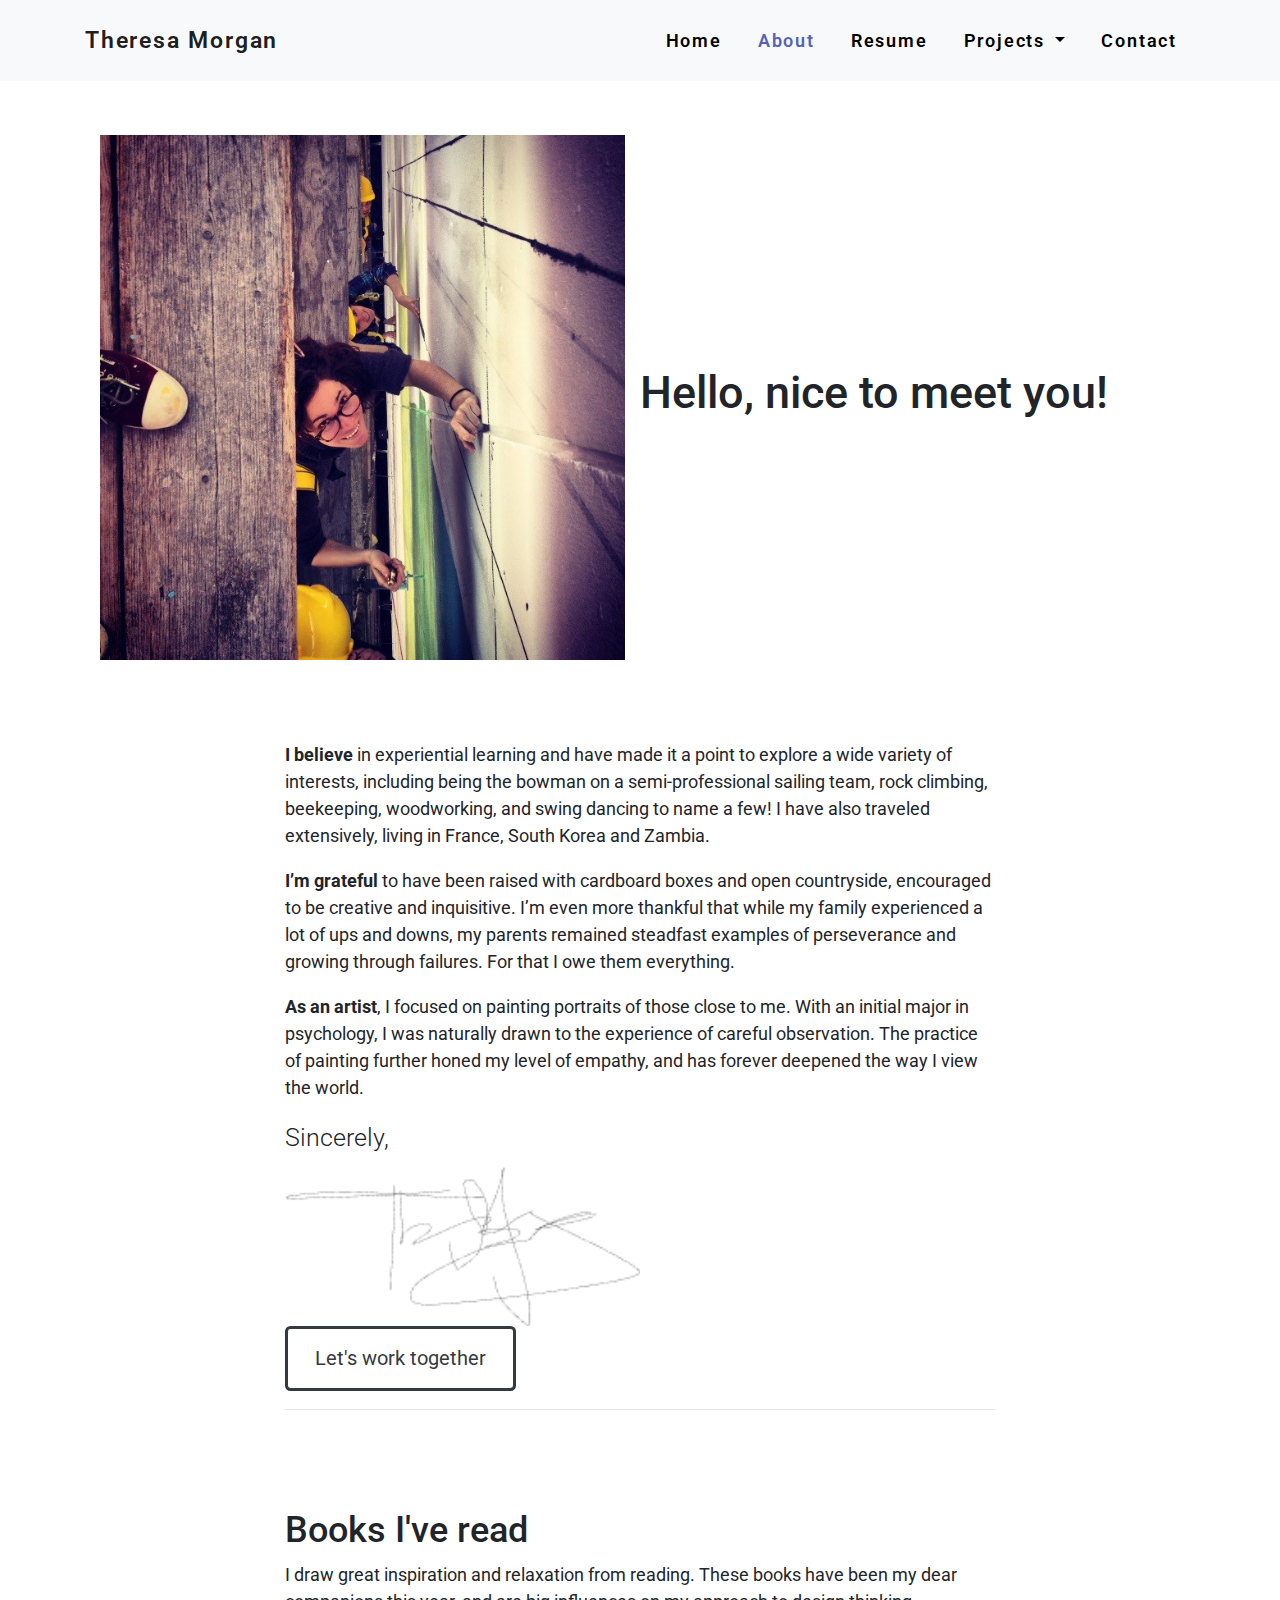
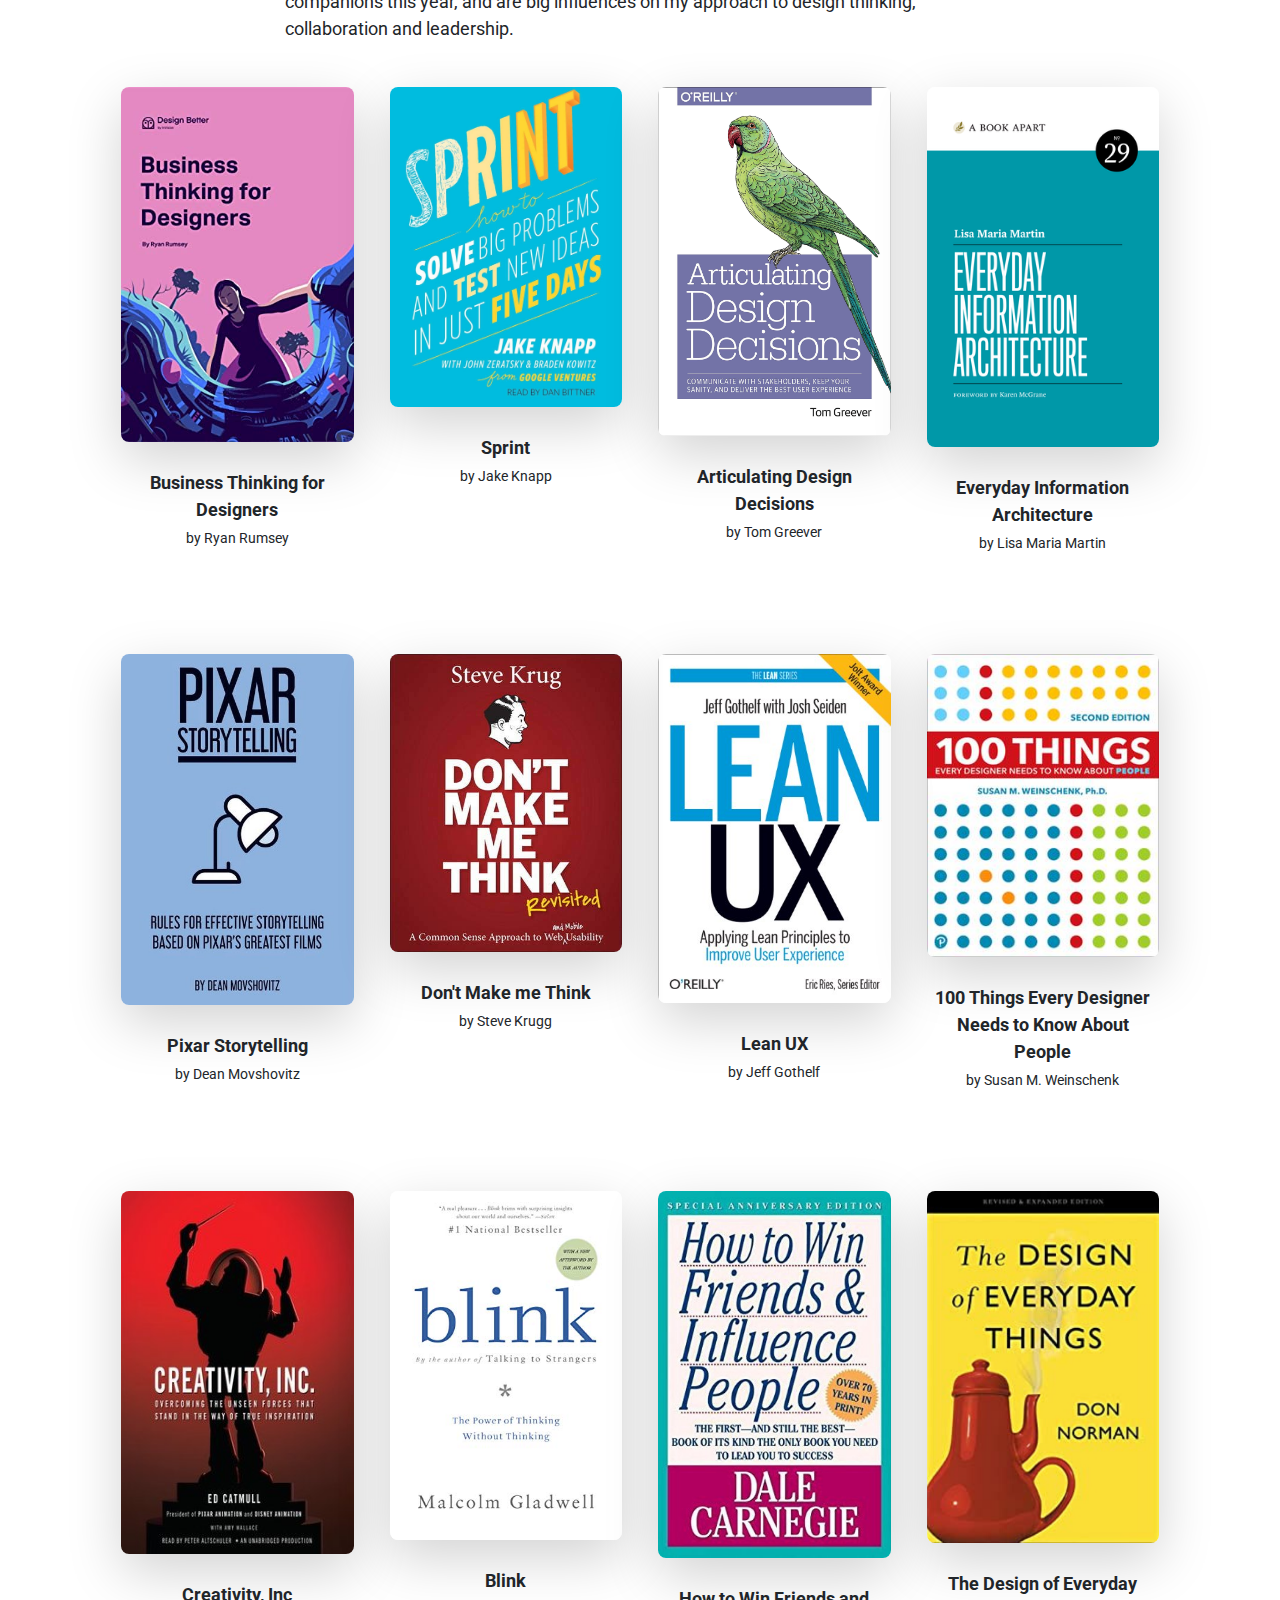
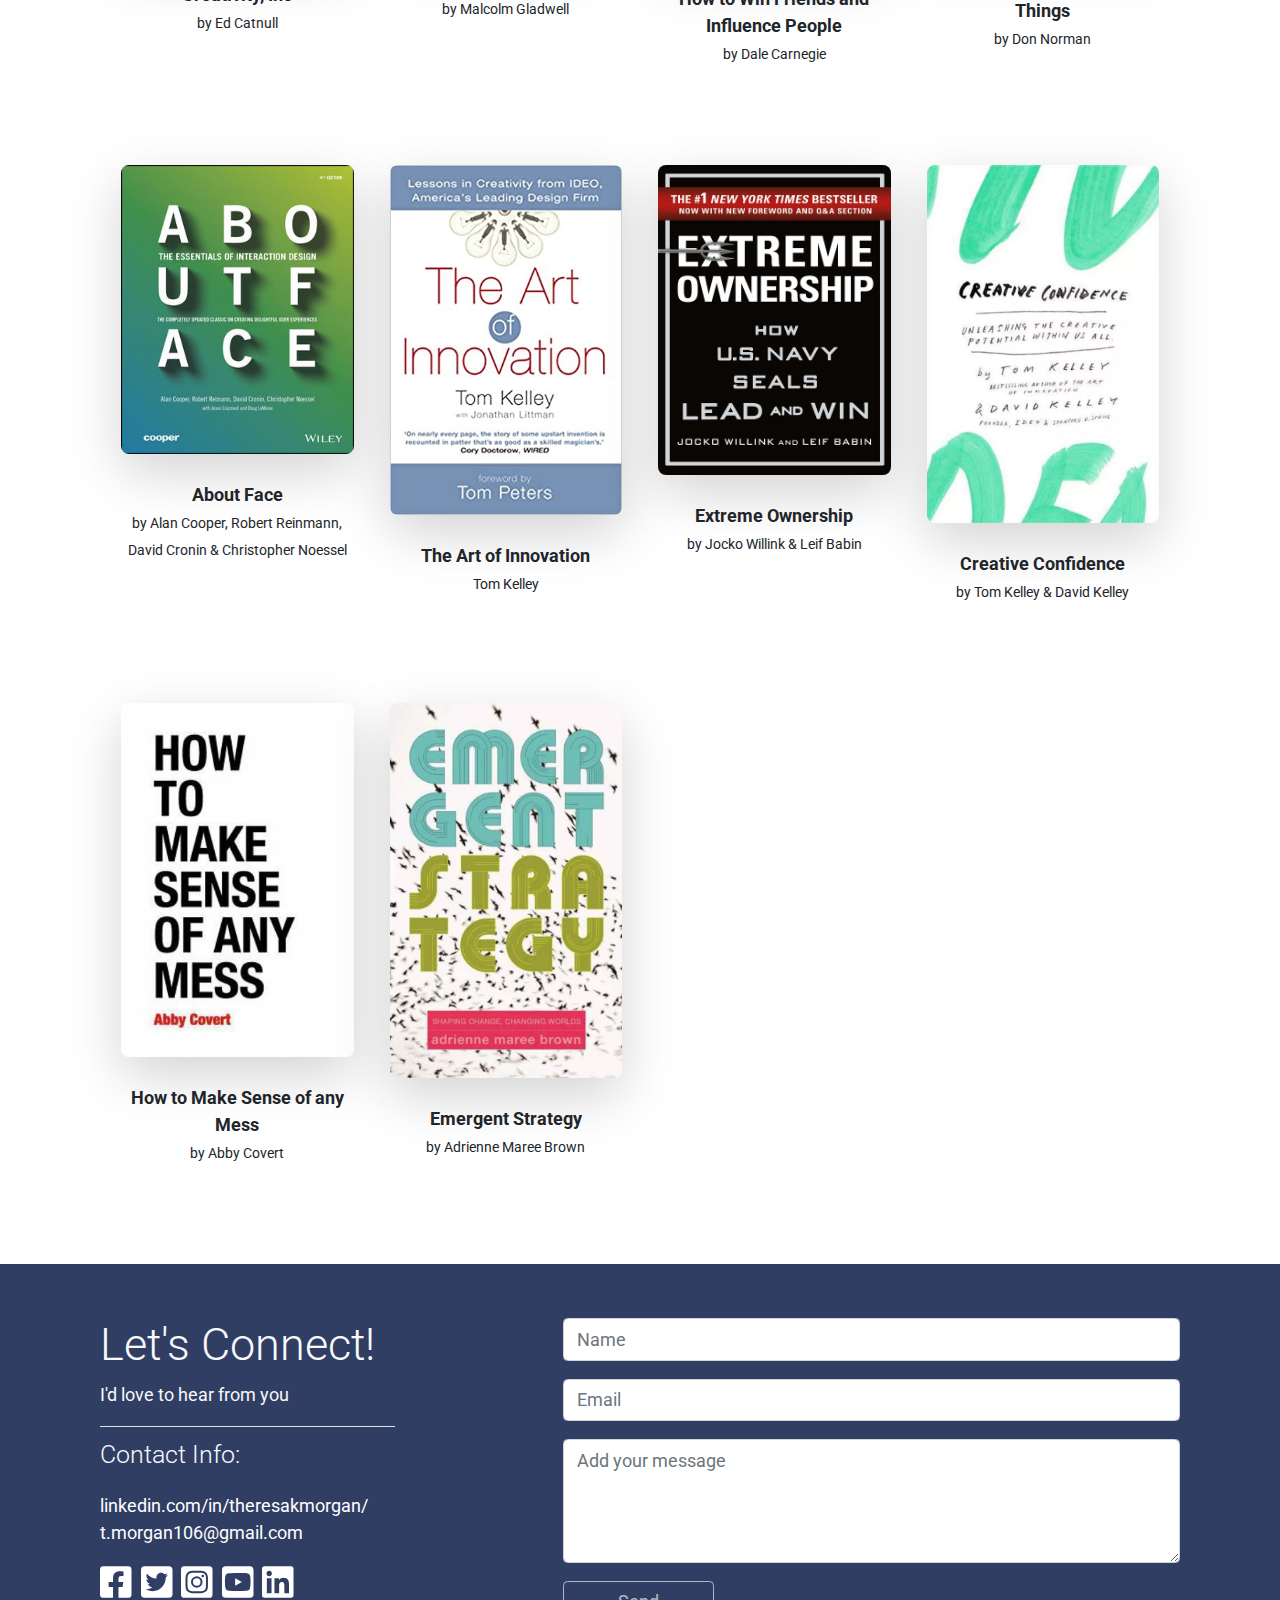
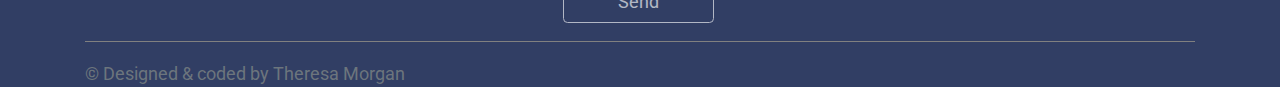
==== about.html @ 39fb2629 "mobile updates" ====
<!DOCTYPE html>
<html lang="en">
<head>
	<meta charset="UTF-8">
	<meta name="viewport" content="width=device-width, initial-scale=1.0, viewport-fit=cover">
   <meta http-equiv="X-UA-Compatible" content="ie=edge">
	<title>Theresa Morgan | Resume</title>
	<link rel="shortcut icon" href="img/favicon.ico">
	<!-- Bootstrap CSS -->
	<link rel="stylesheet" href="css/bootstrap.min.css">
	<!-- Style CSS -->
	<link rel="stylesheet" href="css/style.css">
	<!-- Google Fonts -->
	<link href="https://fonts.googleapis.com/css?family=Roboto:300,400,500,700&display=swap" rel="stylesheet">
</head>

<body>
	<div id="navigation-sticky">
	
		<nav class="navbar bg-light navbar-light navbar-expand-lg sticky-top">
			<div class="container">
                <a href="index.html" class="navbar-brand">Theresa Morgan</a>
                
				<button class="navbar-toggler" type="button" data-toggle="collapse" data-target="#navbarResponsive">
					<span class="navbar-toggler-icon"></span>
                </button>
                
				<div class="collapse navbar-collapse" id="navbarResponsive">
					<ul class="navbar-nav ml-auto">

						<li class="nav-item"><a href="index.html" class="nav-link">Home</a></li>
						<li class="nav-item"><a href="about.html" class="nav-link active">About</a></li>
						<li class="nav-item"><a href="resume.html" class="nav-link">Resume</a></li>
                        <li class="nav-item dropdown">
                            <a class="nav-link dropdown-toggle" href="#" id="navbarDropdown" role="button" data-toggle="dropdown" aria-haspopup="true" aria-expanded="false">
                              Projects
                            </a>
                            <div class="dropdown-menu" aria-labelledby="navbarDropdown">
                              <a class="dropdown-item" href="deptEd.html">Department of Education</a>
                              <div class="dropdown-divider"></div>
                              <a class="dropdown-item" href="seqrpay.html">Seqrpay</a>
                              <div class="dropdown-divider"></div>
                              <a class="dropdown-item" href="#">Walmart</a>
                            </div>
                          </li>
						<li class="nav-item"><a href="#contact" class="nav-link" style="scroll-behavior:smooth;">Contact</a></li>
					</ul>
				</div>
			</div>
        </nav>
    </div>

	
	<!-- Start Two Column Section -->
	<div class="container">
		<!-- Main Page Heading -->
		<!-- Start Two Column Section -->
		<div class="row py-5">
			<div class="col-lg-6"><img src="img/profiles/mural.jpg" alt="" class="w-100"></div>
			<div class="col-lg-6mb-4 my-lg-auto">
				<h1>Hello, nice to meet you!</h1>	
			</div>
		</div> <!-- End Two Column Section -->
	</div> <!-- End Container -->
	<div class="container">
		<div class="row nop justify-content-center">
		<div class="col-8 mt-4 nop">
			<p><strong>I believe</strong> in experiential learning and have made it a point to explore a wide variety of interests, including being the bowman on a semi-professional sailing team, rock climbing, beekeeping, woodworking, and swing dancing to name a few! I have also traveled extensively, living in France, South Korea and Zambia.<br></p>
			<p><strong>I’m grateful</strong> to have been raised with cardboard boxes and open countryside, encouraged to be creative and inquisitive. I’m even more thankful that while my family experienced a lot of ups and downs, my parents remained steadfast examples of perseverance and growing through failures. For that I owe them everything.<br></p>
			<p><strong>As an artist</strong>, I focused on painting portraits of those close to me. With an initial major in psychology, I was naturally drawn to the experience of careful observation. The practice of painting further honed my level of empathy, and has forever deepened the way I view the world.</p>
			<p class="lead mb-2">Sincerely,</p>
			<img src="img/logos/signature.png" alt="" class="w-50"><br>
			<a href="https://w3newbie.com" class="btn btn-outline-dark btn-lg">Let's work together</a>		
			
			<hr class="my-6">
		</div>
		</div>
	</div>
	<div class="container">
		<div class="row nop justify-content-center mt-5">
		<div class="col-8 mt-4 nop">
			<h2>Books I've read</h2>
			<p class="mb-3">I draw great inspiration and relaxation from reading. These books have been my dear companions this year, and are big influences on my approach to design thinking, collaboration and leadership.</p>
		</div>
	</div>
	</div>
	<section>
        <div class="container">
            <div class="row px-3 mt-4">
                <div class="col-md-3 px-3 mb-5" data-aos="fade-up">
                    <div class="shadow-lg lift bb">
                        <img src="img/books/designthink.jpg" alt="profile-01" class="img-fluid w-100 bb">
                    </div>
                    <div class="py-4 text-center">
                        <p><strong>Business Thinking for Designers</strong><br/><span class="small">by Ryan Rumsey</span></p>
                    </div>
                </div>
                <div class="col-md-3 px-3 mb-5" data-aos="fade-up" data-aos-delay="50">
                    <div class="shadow-lg lift bb">
                        <img src="img/books/spring.jpg" alt="profile-02" class="img-fluid w-100 bb">
                    </div>
                    <div class="py-4 text-center">
                        <p><strong>Sprint</strong><br/><span class="small">by Jake Knapp</span></p>
                    </div>
                </div>
                <div class="col-md-3 px-3 mb-5" data-aos="fade-up" data-aos-delay="100">
                    <div class="shadow-lg lift bb">
                        <img src="img/books/articulate.jpg" alt="profile-03" class="img-fluid w-100 bb">
                    </div>
                    <div class="py-4 text-center">
                        <p><strong>Articulating Design Decisions</strong><br/><span class="small">by Tom Greever</span></p>
                    </div>
                </div>
                <div class="col-md-3 px-3 mb-5" data-aos="fade-up" data-aos-delay="100">
                    <div class="shadow-lg lift bb">
                        <img src="img/books/architecture.png" alt="profile-03" class="img-fluid w-100 bb">
                    </div>
                    <div class="py-4 text-center">
                        <p><strong>Everyday Information Architecture</strong><br/><span class="small">by Lisa Maria Martin</span></p>
                    </div>
                </div>
                <div class="col-md-3 px-3 mb-5" data-aos="fade-up" data-aos-delay="100">
                    <div class="shadow-lg lift bb">
                        <img src="img/books/pixar.jpeg" alt="profile-03" class="img-fluid w-100 bb">
                    </div>
                    <div class="py-4 text-center">
                        <p><strong>Pixar Storytelling</strong><br/><span class="small">by Dean Movshovitz</span></p>
                    </div>
                </div>
                 <div class="col-md-3 px-3 mb-5" data-aos="fade-up" data-aos-delay="100">
                    <div class="shadow-lg lift bb">
                        <img src="img/books/think.jpg" alt="profile-03" class="img-fluid w-100 bb">
                    </div>
                    <div class="py-4 text-center">
                        <p><strong>Don't Make me Think</strong><br/><span class="small">by Steve Krugg</span></p>
                    </div>
                </div>
                <div class="col-md-3 px-3 mb-5" data-aos="fade-up" data-aos-delay="100">
                    <div class="shadow-lg lift bb">
                        <img src="img/books/lean.jpg" alt="profile-03" class="img-fluid w-100 bb">
                    </div>
                    <div class="py-4 text-center">
                        <p><strong>Lean UX</strong><br/><span class="small">by Jeff Gothelf</span></p>
                    </div>
                </div>
                <div class="col-md-3 px-3 mb-5" data-aos="fade-up" data-aos-delay="100">
                    <div class="shadow-lg lift bb">
                        <img src="img/books/100.jpg" alt="profile-03" class="img-fluid w-100 bb">
                    </div>
                    <div class="py-4 text-center">
                        <p><strong>100 Things Every Designer Needs to Know About People</strong><br/><span class="small">by Susan M. Weinschenk</span></p>
                    </div>
                </div>
                <div class="col-md-3 px-3 mb-5" data-aos="fade-up" data-aos-delay="100">
                    <div class="shadow-lg lift bb">
                        <img src="img/books/inc.jpg" alt="profile-03" class="img-fluid w-100 bb">
                    </div>
                    <div class="py-4 text-center">
                        <p><strong>Creativity, Inc</strong><br/><span class="small">by Ed Catnull</span></p>
                    </div>
                </div>
                <div class="col-md-3 px-3 mb-5" data-aos="fade-up" data-aos-delay="100">
                    <div class="shadow-lg lift bb">
                        <img src="img/books/blink.jpg" alt="profile-03" class="img-fluid w-100 bb">
                    </div>
                    <div class="py-4 text-center">
                        <p><strong>Blink</strong><br/><span class="small">by Malcolm Gladwell</span></p>
                    </div>
                </div>
                 <div class="col-md-3 px-3 mb-5" data-aos="fade-up" data-aos-delay="100">
                    <div class="shadow-lg lift bb">
                        <img src="img/books/carnegie.jpeg" alt="profile-03" class="img-fluid w-100 bb">
                    </div>
                    <div class="py-4 text-center">
                        <p><strong>How to Win Friends and Influence People</strong><br/><span class="small">by Dale Carnegie</span></p>
                    </div>
                </div>
                <div class="col-md-3 px-3 mb-5 bb" data-aos="fade-up" data-aos-delay="100">
                    <div class="shadow-lg lift bb">
                        <img src="img/books/design.png" alt="profile-03" class="img-fluid w-100 bb">
                    </div>
                    <div class="py-4 text-center">
                        <p><strong>The Design of Everyday Things</strong><br/><span class="small">by Don Norman</span></p>
                    </div>
                </div>
                 <div class="col-md-3 px-3 mb-5 bb" data-aos="fade-up" data-aos-delay="100">
                    <div class="shadow-lg lift bb">
                        <img src="img/books/about.jpg" alt="profile-03" class="img-fluid w-100 bb">
                    </div>
                    <div class="py-4 text-center">
                        <p><strong>About Face</strong><br/><span class="small">by Alan Cooper, Robert Reinmann, David Cronin & Christopher Noessel</span></p>
                    </div>
                </div>
                <div class="col-md-3 px-3 mb-5 bb" data-aos="fade-up" data-aos-delay="100">
                    <div class="shadow-lg lift bb">
                        <img src="img/books/innovation.jpg" alt="profile-03" class="img-fluid w-100 bb">
                    </div>
                    <div class="py-4 text-center">
                        <p><strong>The Art of Innovation</strong><br/><span class="small">Tom Kelley</span></p>
                    </div>
                </div>
                <div class="col-md-3 px-3 mb-5 bb" data-aos="fade-up" data-aos-delay="100">
                    <div class="shadow-lg lift bb">  
                        <img src="img/books/extreme.jpg" alt="profile-03" class="img-fluid w-100 bb">
                    </div>
                    <div class="py-4 text-center">
                        <p><strong>Extreme Ownership</strong><br/><span class="small">by Jocko Willink & Leif Babin</span></p>
                    </div>   
                </div>
                 <div class="col-md-3 px-3 mb-5 bb" data-aos="fade-up" data-aos-delay="100">
                    <div class="shadow-lg lift bb">
                        <img src="img/books/create.png" alt="profile-03" class="img-fluid w-100 bb">
                    </div>
                    <div class="py-4 text-center">
                        <p><strong>Creative Confidence</strong><br/><span class="small">by Tom Kelley & David Kelley</span></p>
                    </div>
                </div>
                     <div class="col-md-3 px-3 mb-5 bb" data-aos="fade-up" data-aos-delay="100">
                <div class="shadow-lg lift bb">
                    <img src="img/books/mess.jpg" alt="profile-03" class="img-fluid w-100 bb">
                </div>
                <div class="py-4 text-center">
                    <p><strong>How to Make Sense of any Mess</strong><br/><span class="small">by Abby Covert</span></p>
                    </div> 
                </div>
                 <div class="col-md-3 px-3 mb-5 bb" data-aos="fade-up" data-aos-delay="100">
                    <div class="shadow-lg lift bb">
                        <img src="img/books/emergent.png" alt="profile-03" class="img-fluid w-100 bb">
                    </div>
                    <div class="py-4 text-center">
                        <p><strong>Emergent Strategy</strong><br/><span class="small">by Adrienne Maree Brown</span></p>
                    </div>
                </div>  
            </div>
        </div>
	</section>
	
	<footer>
        <div id="contact" class="offset">
            <div class="container footer">
                <div class="row text-light pt-5">
                    <div class="col-md-5 pr-5 pr-xs-0">
                        <h1 class="font-weight-light">Let's Connect!</h1>
                        <p>I'd love to hear from you</p>
                        <div class="border-top w-75 my-2"></div>
                        <p class="lead">Contact Info:</p>
                            <p class="m-0"><a href="mailto:t.morgan106@wgmail.com">linkedin.com/in/theresakmorgan/</a></p>
                            <p class="m-0"><a href="mailto:t.morgan106@wgmail.com">t.morgan106@gmail.com</a></p>
                        <ul class="social pt-3 mb-xs-2 float-left">
                            <li><a href="https://www.facebook.com/w3newbie/" target="_blank"><i class="fab fa-facebook-square fa-2x mr-2" style="color:ffffff;"></i></a></li>
                            <li><a href="https://twitter.com/drewoncue" target="_blank"><i class="fab fa-twitter-square fa-2x mr-2" style="color:ffffff;"></i></a></li>
                            <li><a href="https://www.instagram.com/drew_ryan_/" target="_blank"><i class="fab fa-instagram-square fa-2x mr-2" style="color:ffffff;"></i></a></li>
                            <li><a href="https://youtube.com/drewoncue" target="_blank"><i class="fab fa-youtube-square fa-2x mr-2" style="color:ffffff;"></i></a></li>
                            <li><a href="https://linkedin.com" target="_blank"><i class="fab fa-linkedin fa-2x mr-2" style="color:ffffff;"></i></a></li>
                        </ul>
                    </div>
                    <div class="col-xs-12 col-md-7 pt-xs-5">
                        <form action="contact/contact.php" method="POST" id="contact-form">
                            <div class="messages"></div>
                            <div class="controls">
                                <div class="form-group">
                                    <input type="text" name="name" id="form_name" class="form-control w-xs-75 w-sm-50 w-md-50 w-lg-25" required="required" placeholder="Name">
                                </div>
                                <div class="form-group">
                                    <input type="email" name="email" id="form_email" class="form-control  w-xs-75 w-sm-50 w-md-50 w-lg-25" required="required" placeholder="Email">
                                </div>
                                <div class="form-group">
                                    <textarea name="message" id="form_message" rows="4" class="form-control  w-xs-100 w-sm-100 w-md-75 w-lg-50" required="required" placeholder="Add your message"></textarea>
                                </div>
                                <input type="submit" value="Send" class="btn btn-outline-light px-5">
                            </div> <!-- End Controls -->
                        </form>
                    </div> <!-- End Column -->
                    <hr class="socket w-100">
                    <p class="mb-0 pl-xs-2 text-muted">&copy; Designed & coded by Theresa Morgan</p>
                </div> <!-- End Row -->
            </div> <!-- End Footer Container -->
        </div>
    </footer>

	<!-- End Contact Section -->
	<!-- Script Source Files -->
	<!-- jQuery -->
	<script src="js/jquery-3.5.1.min.js"></script>
	<!-- Bootstrap JS -->
	<script src="js/bootstrap.min.js"></script>
	<!-- Popper JS -->
	<script src="js/popper.min.js"></script>
	<!-- Font Awesome -->
	<script src="js/all.min.js"></script>
	<!-- Universal Parallax -->
	<script src="js/universal-parallax.min.js"></script>
	<!-- Parallax Plugin Speed Setting (don't move) -->
	<script>
		new universalParallax().init({
			speed: 4
		});
	</script>
	<!-- Plugins.js -->
	<script src="js/plugins.js"></script>
	<!-- Lightbox Image Gallery -->
	<script src="js/lightbox.min.js"></script>
	<!-- Bootstrap Form Validator -->
	<script src="js/validator.min.js"></script>
	<!-- End of Script Source Files -->
</body>
</html>
---- css/style.css ----
/*-- Reset --*/
html, body {
  height: 100%;
  width: 100%;
  font-family: 'Roboto', sans-serif;
  font-size: large;
}


.badge-light {
  background-color: #e9eaf0;

}

.btn-primary {
  background-color: #5d6fd7;
  border: none;
}

.btn-primary:hover, .btn-primary:focus, .btn-primary:active, .btn-primary.active, .open>.dropdown-toggle.btn-primary {
  color: #fff;
  background-color: #5966b4;
  border-color: none; 
}


.badge {
  padding-right: 20px;
  padding-left: 20px;
  padding-top: 10px;
  padding-bottom: 10px;
  text-decoration: none;
  font-weight: normal;
}

.left {
  flex: left;
}

.right {
  flex: right;
}

.fa-file-download {
  padding-left: 10px;
  color: white;
}

.dgreyback {
  background-color: #222222;
}

.dblue {
  background-color: #24262e;
}

#contact {
  background-color: #313e64;
}

.casestudy {
  float: left;
}

.casestudy2 {
  float: right;
}

.lght {
  background-color: #e6e7eb;
}

.bb {
  border-radius: 8px;
}

/*-- Parallax Landing Page Section --*/
.parallax-home {
  height: 100vh;
}

/*-- Landing Page Caption --*/
.caption {
  width: 100%;
  max-width: 100%;
  position: absolute;
  top: 38%; /* Change position of langing page text. */
  z-index: 1;
}
.caption h1 {
  font-size: 4.5rem;
  letter-spacing: .3rem;
  text-shadow: .1rem .1rem .8rem black;
  padding-bottom: 1rem;
}
.caption h3 {
  font-size: 2.5rem;
  text-shadow: .1rem .1rem .5rem black;
  padding-bottom: 2rem;
}
.btn-lg {
  border-width: medium;
  padding: .8rem 1.5rem;
  font-size: 1.1rem;
}


/*============= NAVIGATION =============*/

.navbar-brand img {
  height: 2.8rem;
}

.navbar {
  font-size: 1rem;
  font-weight: 600;
  letter-spacing: 0.1rem;
  z-index: 1;
}
.nav-item {
  padding: .5rem;
}
.nav-link {
  color: #5b5555!important;
}
.nav-link.active,
.nav-link:hover {
  color: #4981b3!important;
}

nav a {
  color: black;
}

.owl-carousel {
  max-width: 1200px;
  margin: 0 auto;
}

.clients img {
  width: 100%;
  height: auto;
  border-radius: 50%;
  transition: transform .3s ease;
}
.clients img:hover {
  transform: scale(0.95);
}
blockquote .svg-inline--fa {
  margin: 1rem;
  color: #5362b8;
}
.clients-hr {
  border-top: .05rem solid #5362b8;
}

.tag {
  background-color:#d5d6e1;
 margin: 5px;
  color: #313135;
  width: 50%;
  padding: 3px;
}

.nav-item {
  padding: .5rem;
}

.nav-link {
  color: black!important;
}

.nav-link.active,
.nav-link:hover {
  color: #5362b8!important;
}

.blue {
  color: #5d6fd7;
}

.bblue {
  background-color: #5362b8;
}

/*============= CAROUSEL =============*/

.carousel-inner {
  max-height: 40rem!important;
}

/*---Change Carousel Transition Speed --*/
.carousel-item-next,
.carousel-item-prev,
.carousel-item.active {
  transition: transform 1.2s ease;
}

.carousel-indicators li {
  width: 40px;
  height: 6px;
  margin-right: 4px;
  margin-left: 4px;
}

/*-- Carousel Content --*/
.carousel-caption {
  position: absolute;
  top: 47%;
  transform: translateY(-50%);
}
.bg-dark {
  background-color: rgba(0, 0, 0, .7)!important;
  padding: 1rem;
}
.bg-white {
  background-color: rgba(255, 255, 255, .65)!important;
  border-radius: 1.5rem;
  padding: 1rem;
}
.carousel-caption h3 {
  font-size: 2.3rem;
  font-weight: 300;
}
p.lead {
  font-size: 1.4rem;
}

.fa-quote-left {
  color: #9ca5bd;
}

/*============= SOCIAL MEDIA STICKY BAR =============*/

.jumbotron {
  background: linear-gradient(to right, #f2f2f2, #FBFBFB);
  padding: 1rem 0 .5rem;
  margin-bottom: 0;
  border-radius: 0;
  box-shadow: 0 .5rem .5rem rgba(0, 0, 0, .1);
}
ul.social {
  list-style-type: none;
  display: flex;
  padding: 0;
  margin: 0 auto;
}

ul.social li {
  margin: 0 auto;

}
.jumbotron .svg-inline--fa {
  font-size: 2rem;
  margin: 0 1rem;
}

.jumbotron .svg-inline--fa:hover {
  color: gray!important;
}


/*============= COLUMN CONTENT =============*/

.fa-square {
  opacity: .05;
}

.bblue {
  background-color: #313e64;
}

/*============= FOOTER =============*/

footer {
  background-color: #313e64;
}

footer img {
  height: 3.5rem;
  margin: 1.5rem auto;
}

footer a,
.socket a {
  color: white;
  text-decoration: none;
}

footer a:hover,
.socket a:hover {
  color: white;
  text-decoration: none;
}

/*============= SOCKET =============*/

.socket {
  background-color: #222222;
  border-top: .1rem solid gray;
}

/*============= MEDIA QUERIES =============*/

/* Devices under 1199px (xl) */
@media (max-width: 1199.98px) {
  .carousel-caption h3 {
    font-size: 1.8rem;
  }
}
/* Devices under 992px (xl) */
@media (max-width: 991.98px) {
  p.lead {
    font-size: 1.2rem;
  }
  .carousel-indicators li {
    width: 30px;
    height: 4px;
    margin-right: 3px;
    margin-left: 3px;
  }
}
/* Devices under 768px (md) */
@media (max-width: 767.98px) {
  p.lead {
    font-size: 1.1rem;
  }
  .navbar-brand img {
    height: 2.5rem;
  }
  .navbar {
    font-size: 1rem;
    padding: .4rem .6rem;
  }
  .jumbotron .svg-inline--fa {
    font-size: 1.6rem;
    margin: 0 .8rem;
  }
}
/* Devices under 576px (sm) */
@media (max-width: 575.98px) {

  .nop {
    padding: 0;
  }

  .container {
    padding: 0;
  }

  .alll {
    padding: 0;
  }

  .navbar-brand img {
    height: 2.3rem;
  }
  .navbar {
    font-size: .9rem;
    padding: .3rem .6rem;
  }
  .jumbotron .svg-inline--fa {
    font-size: 1.4rem;
    margin: 0 .5rem;

  }

  .display-2 {
    font-size: 3rem;
  }

  .display-3 {
    font-size: 2.5rem;
  }

  .display-4 {
    font-size: 2rem;
  }
}


/*============ BOOTSTRAP BREAK POINTS:

Extra small (xs) devices (portrait phones, less than 576px)
No media query since this is the default in Bootstrap

Small (sm) devices (landscape phones, 576px and up)
@media (min-width: 576px) { ... }

Medium (md) devices (tablets, 768px and up)
@media (min-width: 768px) { ... }

Large (lg) devices (desktops, 992px and up)
@media (min-width: 992px) { ... }

Extra (xl) large devices (large desktops, 1200px and up)
@media (min-width: 1200px) { ... }

=============*/

/*-- Bootstrap Mobile Gutter Fix --*/
.row, .container-fluid {
  margin-left: 0px !important;
  margin-right: 0px !important;
}

/*============= UNIVERSAL PARALLAX PLUGIN CSS =============*/
.parallax-container {
  -webkit-align-items: center;
  align-items: center;
  display: -webkit-flex;
  display: -ms-flexbox;
  display: flex;
  -ms-flex-align: center;
  -webkit-flex-wrap: wrap;
  -ms-flex-wrap: wrap;
  flex-wrap: wrap;
  margin: 0;
  padding: 15px;
  position: relative;
  background-color: rgba(0,0,0,0.5);
  width: 100%
}
.parallax-container .parallax-content {
  margin: 0 auto;
  width: 100%;
}
.parallax__container {
  clip: rect(0, auto, auto, 0);
  height: 100%;
  left: 0;
  overflow: hidden;
  position: absolute;
  top: 0;
  width: 100%;
  z-index: -100
}
.parallax__container .parallax {
  background-position: center;
  background-repeat: no-repeat;
  background-size: cover;
  position: fixed;
  top: 0;
  -webkit-transform: translate3d(0, 0, 0);
  transform: translate3d(0, 0, 0);
  -webkit-transform-style: preserve-3d;
  transform-style: preserve-3d;
  width: 100%
}
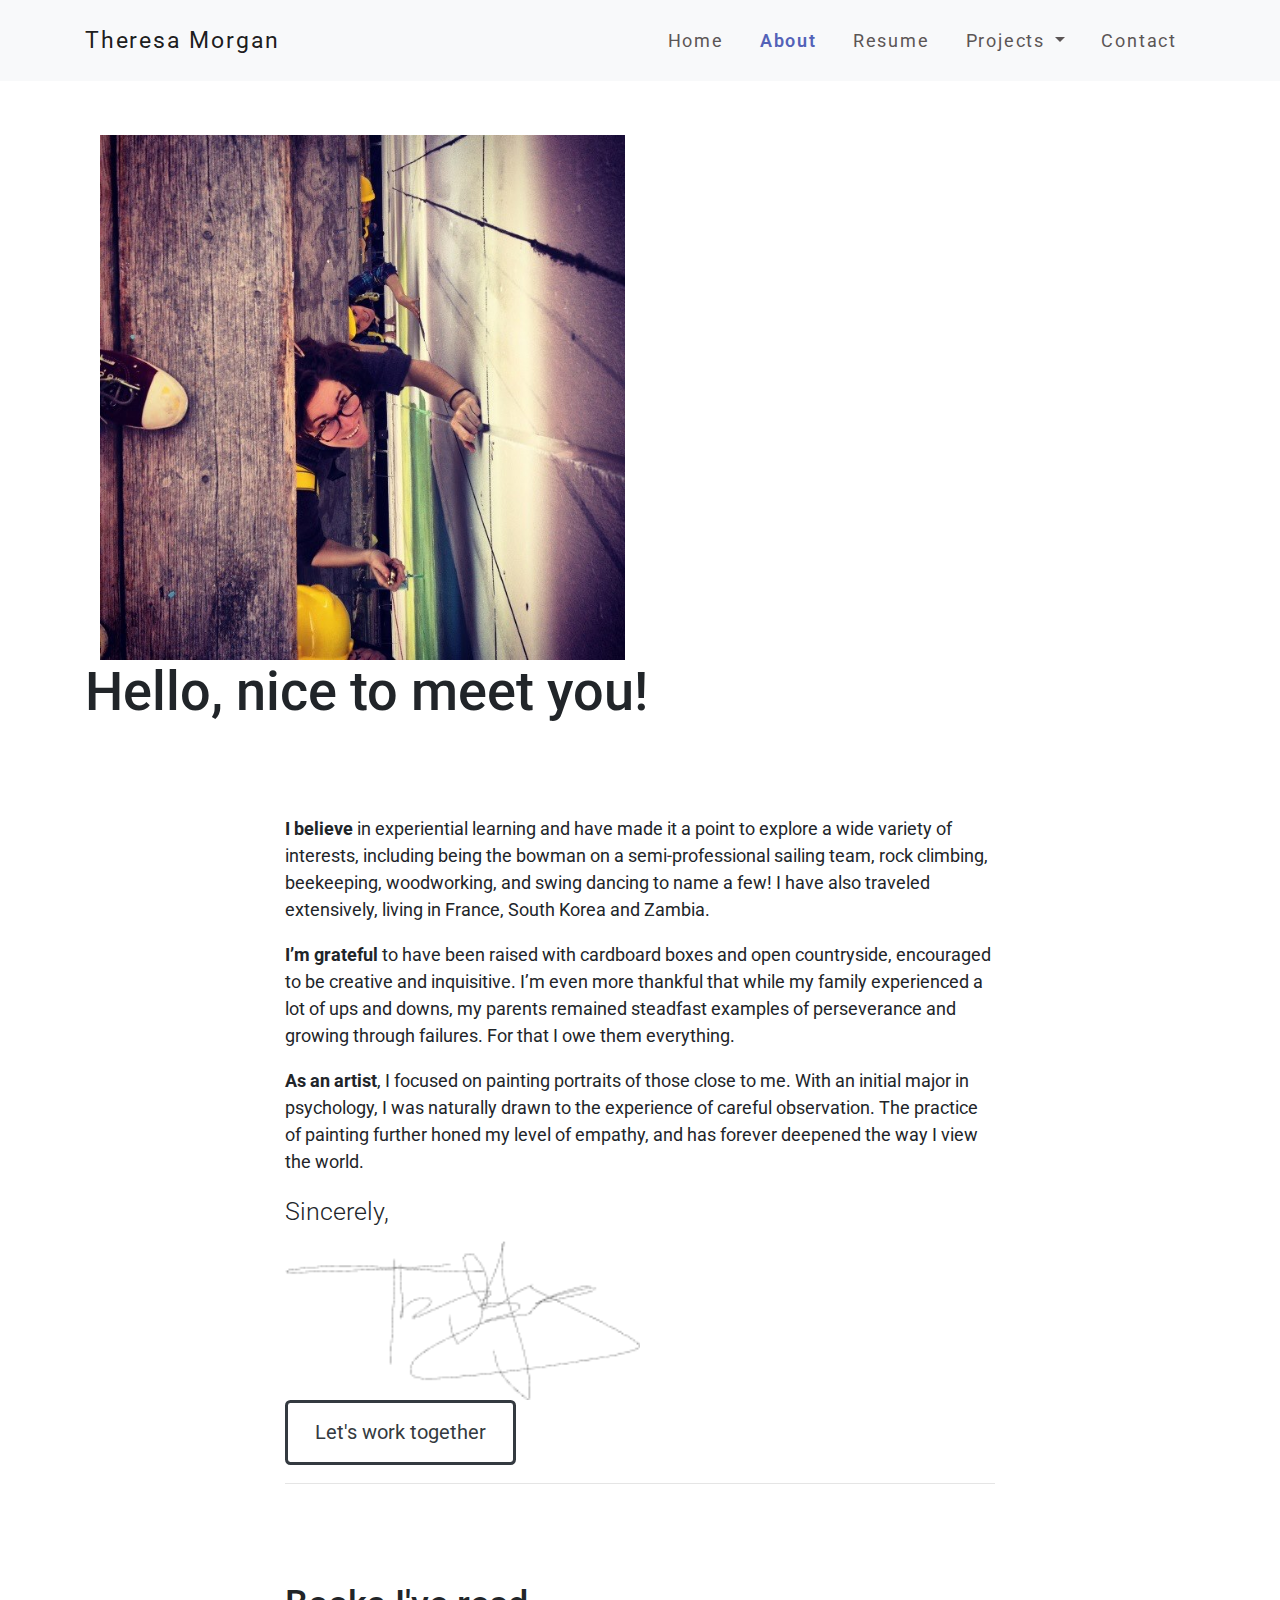
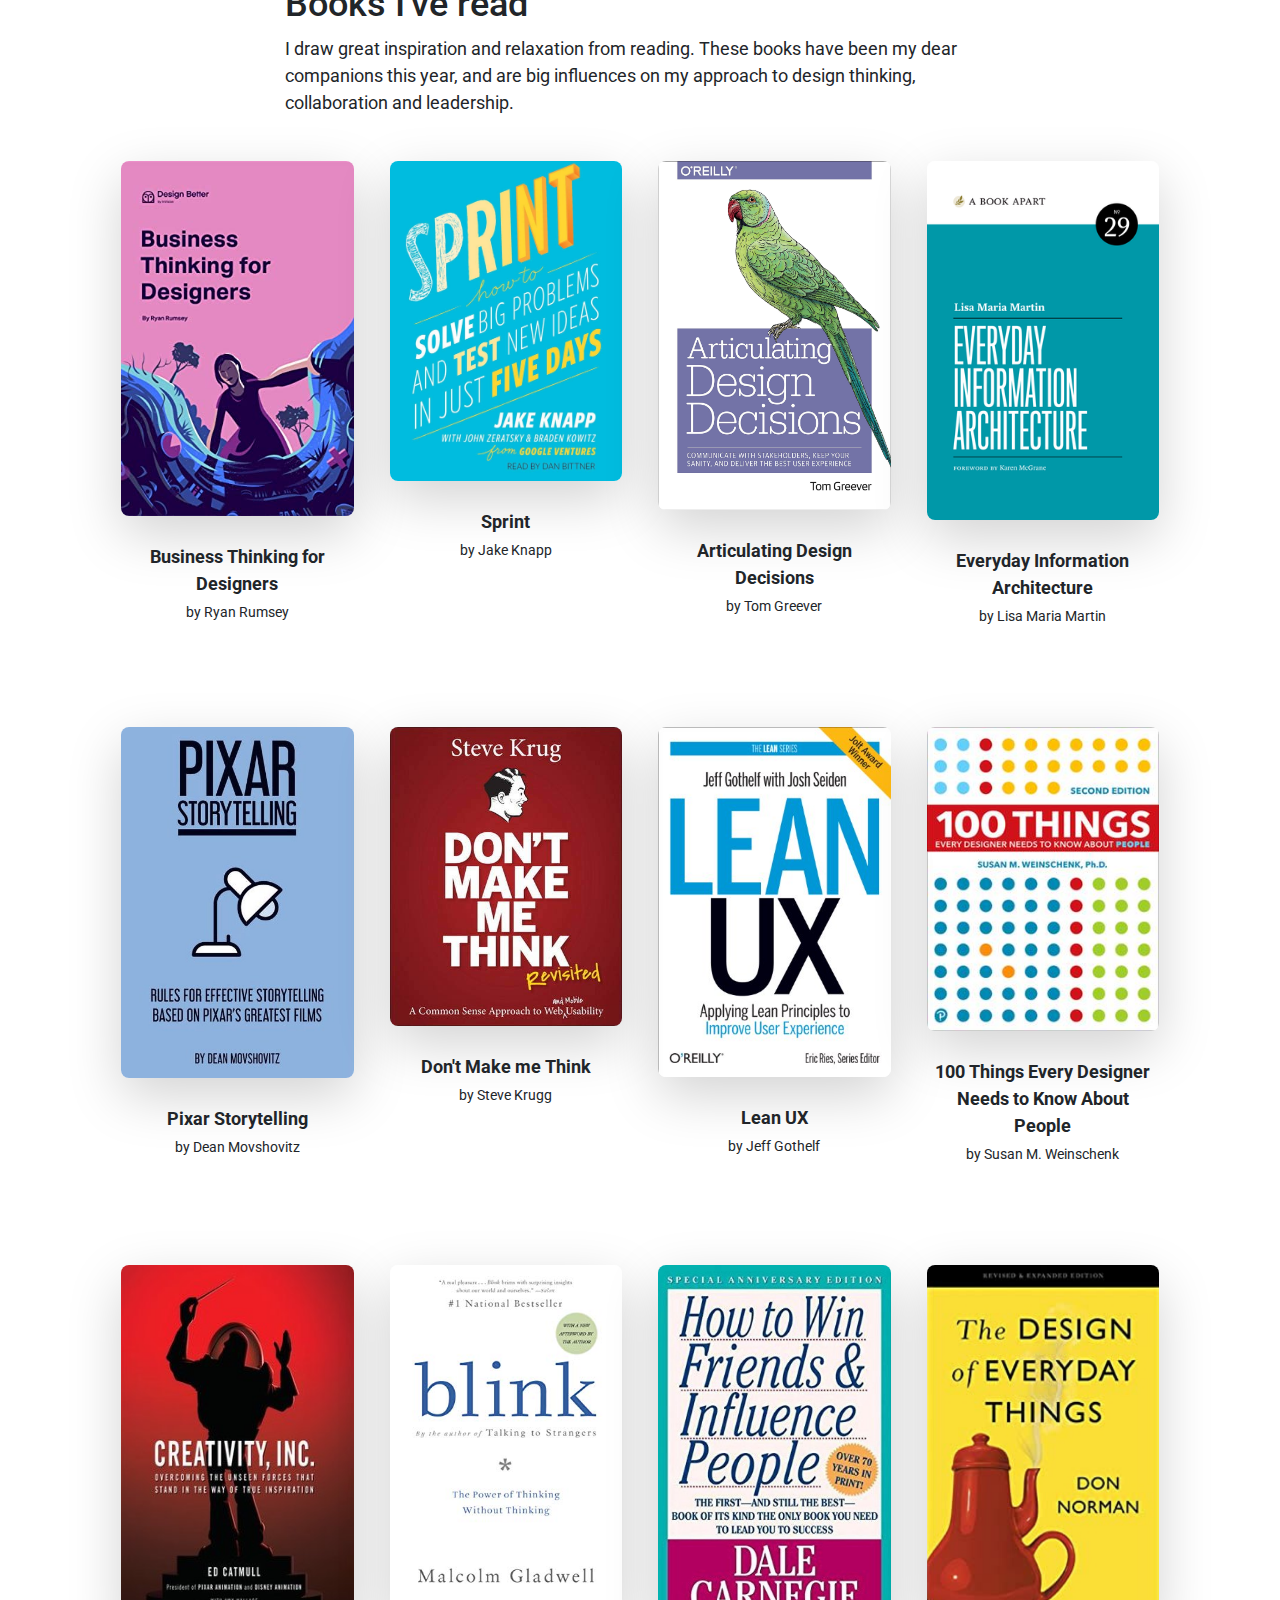
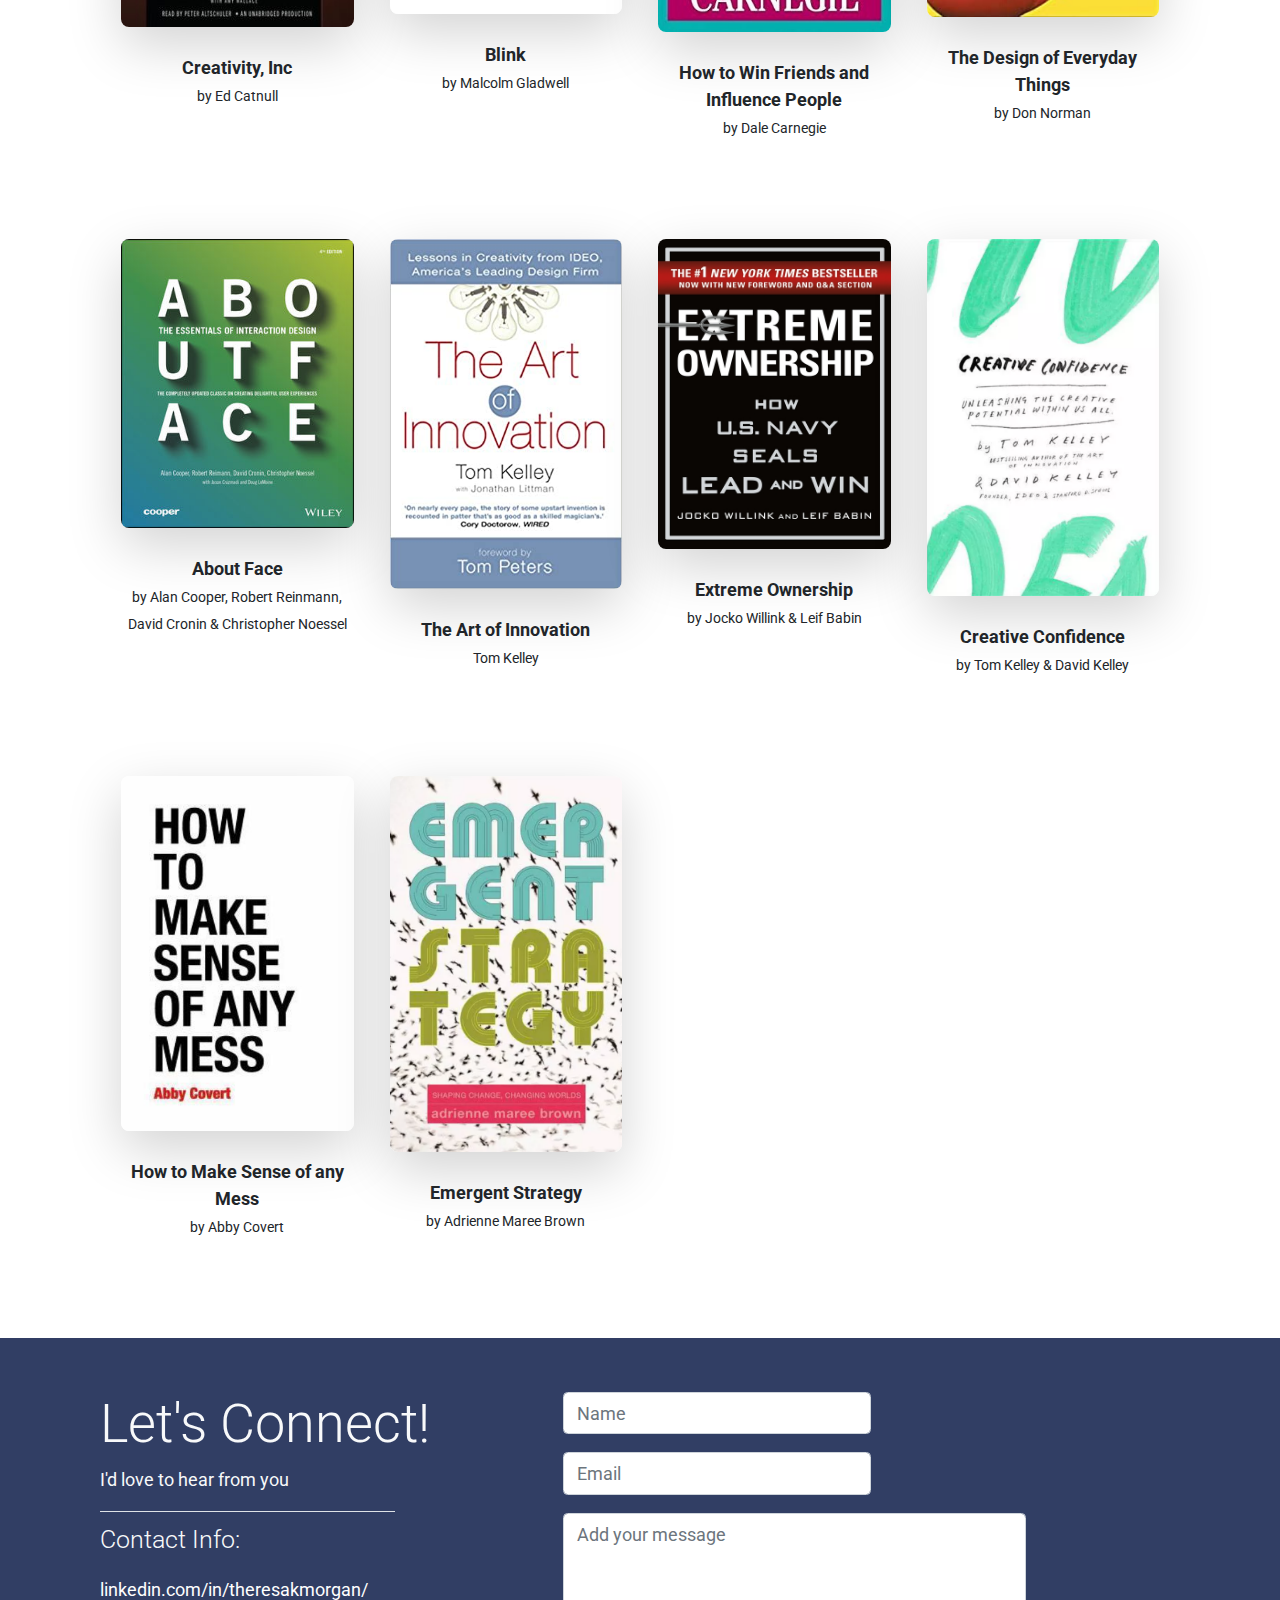
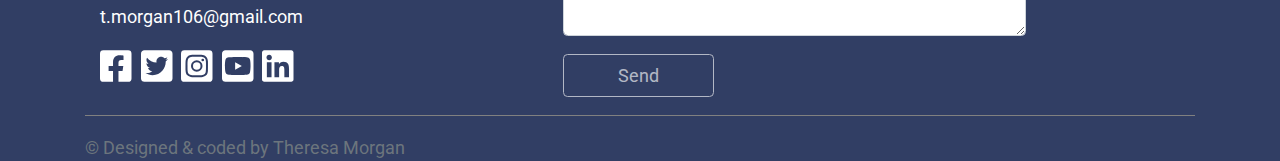
==== commit 14531e6b: "edits" ====
--- a/about.html
+++ b/about.html
@@ -16,19 +16,15 @@
 
 <body>
 	<div id="navigation-sticky">
-	
 		<nav class="navbar bg-light navbar-light navbar-expand-lg sticky-top">
 			<div class="container">
                 <a href="index.html" class="navbar-brand">Theresa Morgan</a>
-                
 				<button class="navbar-toggler" type="button" data-toggle="collapse" data-target="#navbarResponsive">
 					<span class="navbar-toggler-icon"></span>
                 </button>
-                
 				<div class="collapse navbar-collapse" id="navbarResponsive">
 					<ul class="navbar-nav ml-auto">
-
-						<li class="nav-item"><a href="index.html" class="nav-link">Home</a></li>
+						<li class="nav-item"><a href="index2.html" class="nav-link">Home</a></li>
 						<li class="nav-item"><a href="about.html" class="nav-link active">About</a></li>
 						<li class="nav-item"><a href="resume.html" class="nav-link">Resume</a></li>
                         <li class="nav-item dropdown">
@@ -40,7 +36,7 @@
                               <div class="dropdown-divider"></div>
                               <a class="dropdown-item" href="seqrpay.html">Seqrpay</a>
                               <div class="dropdown-divider"></div>
-                              <a class="dropdown-item" href="#">Walmart</a>
+                              <a class="dropdown-item" href="walmart.html">Walmart</a>
                             </div>
                           </li>
 						<li class="nav-item"><a href="#contact" class="nav-link" style="scroll-behavior:smooth;">Contact</a></li>
@@ -49,19 +45,14 @@
 			</div>
         </nav>
     </div>
-
-	
-	<!-- Start Two Column Section -->
 	<div class="container">
-		<!-- Main Page Heading -->
-		<!-- Start Two Column Section -->
 		<div class="row py-5">
 			<div class="col-lg-6"><img src="img/profiles/mural.jpg" alt="" class="w-100"></div>
 			<div class="col-lg-6mb-4 my-lg-auto">
 				<h1>Hello, nice to meet you!</h1>	
 			</div>
-		</div> <!-- End Two Column Section -->
-	</div> <!-- End Container -->
+		</div> 
+	</div>
 	<div class="container">
 		<div class="row nop justify-content-center">
 		<div class="col-8 mt-4 nop">
@@ -71,7 +62,6 @@
 			<p class="lead mb-2">Sincerely,</p>
 			<img src="img/logos/signature.png" alt="" class="w-50"><br>
 			<a href="https://w3newbie.com" class="btn btn-outline-dark btn-lg">Let's work together</a>		
-			
 			<hr class="my-6">
 		</div>
 		</div>
@@ -234,7 +224,6 @@
             </div>
         </div>
 	</section>
-	
 	<footer>
         <div id="contact" class="offset">
             <div class="container footer">
@@ -277,10 +266,6 @@
             </div> <!-- End Footer Container -->
         </div>
     </footer>
-
-	<!-- End Contact Section -->
-	<!-- Script Source Files -->
-	<!-- jQuery -->
 	<script src="js/jquery-3.5.1.min.js"></script>
 	<!-- Bootstrap JS -->
 	<script src="js/bootstrap.min.js"></script>
--- a/css/style.css
+++ b/css/style.css
@@ -6,12 +6,6 @@
   font-size: large;
 }
 
-
-.badge-light {
-  background-color: #e9eaf0;
-
-}
-
 .btn-primary {
   background-color: #5d6fd7;
   border: none;
@@ -22,7 +16,6 @@
   background-color: #5966b4;
   border-color: none; 
 }
-
 
 .badge {
   padding-right: 20px;
@@ -58,16 +51,25 @@
   background-color: #313e64;
 }
 
+.lght {
+  background-color: #e6e7eb;
+}
+
+.foot {
+  background-color: #2e2e39;
+}
+
+.dropdown-menu {
+  border: none!;
+  background-color: none!;
+}
+
 .casestudy {
   float: left;
 }
 
 .casestudy2 {
   float: right;
-}
-
-.lght {
-  background-color: #e6e7eb;
 }
 
 .bb {
@@ -104,7 +106,6 @@
   font-size: 1.1rem;
 }
 
-
 /*============= NAVIGATION =============*/
 
 .navbar-brand img {
@@ -113,7 +114,7 @@
 
 .navbar {
   font-size: 1rem;
-  font-weight: 600;
+ 
   letter-spacing: 0.1rem;
   z-index: 1;
 }
@@ -126,10 +127,11 @@
 .nav-link.active,
 .nav-link:hover {
   color: #4981b3!important;
+  font-weight: 600;
 }
 
 nav a {
-  color: black;
+  color: #5b5555;
 }
 
 .owl-carousel {
@@ -166,10 +168,6 @@
   padding: .5rem;
 }
 
-.nav-link {
-  color: black!important;
-}
-
 .nav-link.active,
 .nav-link:hover {
   color: #5362b8!important;
@@ -179,8 +177,24 @@
   color: #5d6fd7;
 }
 
+.purple {
+  color: #0f27af;
+}
+
+.bblue2 {
+  background-color: #5362b8;
+}
+
+.bblue3 {
+  background-color: #b4c2ee;
+}
+
 .bblue {
-  background-color: #5362b8;
+  background-color: #313e64;
+}
+
+.badge-light {
+  background-color: #e9eaf0;
 }
 
 /*============= CAROUSEL =============*/
@@ -259,19 +273,11 @@
   color: gray!important;
 }
 
-
 /*============= COLUMN CONTENT =============*/
-
 .fa-square {
   opacity: .05;
 }
-
-.bblue {
-  background-color: #313e64;
-}
-
 /*============= FOOTER =============*/
-
 footer {
   background-color: #313e64;
 }
@@ -362,7 +368,6 @@
   .jumbotron .svg-inline--fa {
     font-size: 1.4rem;
     margin: 0 .5rem;
-
   }
 
   .display-2 {
@@ -377,8 +382,117 @@
     font-size: 2rem;
   }
 }
-
-
+ 
+/* 
+Extra small devices (portrait phones, less than 544px) 
+No media query since this is the default in Bootstrap because it is "mobile first"
+*/
+
+
+@media (max-width: 543px) { 
+#form_name {
+  width: 100%;
+}
+#form_email {
+  width: 100%;
+}
+#form_message {
+  width: 100%;
+}
+
+.cs-bg-div.moment {
+  background-image: url("../img/ed/ed-splash-10.png");
+}
+.pre-loader-text {
+  font-size: 30px;
+}
+#sec-headers {
+  font-size: 36;
+  color:#0f27af;
+  text-align: center;
+}
+
+#lose {
+  display: none;
+}
+
+}
+/*
+####################################################
+M E D I A  Q U E R I E S
+####################################################
+*/
+ 
+/*
+::::::::::::::::::::::::::::::::::::::::::::::::::::
+Bootstrap 4 breakpoints
+*/
+/* Small devices (landscape phones, 544px and up) */
+@media (min-width: 544px) {  
+  h1 {font-size:1.5rem;} /*1rem = 16px*/
+  #form_name {
+    width: 75%;
+  }
+  #form_email {
+    width: 75%;
+  }
+  #form_message {
+    width: 100%;
+  }
+}
+
+ 
+/* Medium devices (tablets, 768px and up) The navbar toggle appears at this breakpoint */
+@media (min-width: 768px) {  
+  h1 {font-size:2rem;} /*1rem = 16px*/
+  #form_name {
+    width: 75%;
+  }
+  #form_email {
+    width: 75%;
+  }
+  #form_message {
+    width: 100%;
+  }
+}
+ 
+/* Large devices (desktops, 992px and up) */
+@media (min-width: 992px) { 
+  h1 {font-size:2.5rem;} /*1rem = 16px*/
+  #form_name {
+    width: 50%;
+  }
+  #form_email {
+    width: 50%;
+  }
+  #form_message {
+    width: 75%;
+  }
+}
+ 
+/* Extra large devices (large desktops, 1200px and up) */
+@media (min-width: 1200px) {  
+  h1 {font-size:3rem;} /*1rem = 16px*/
+  #form_name {
+    width: 50%;
+  }
+  #form_email {
+    width: 50%;
+  }
+  #form_message {
+    width: 75%;
+  }    
+}
+ 
+/*
+::::::::::::::::::::::::::::::::::::::::::::::::::::
+Custom media queries
+*/
+ 
+/* Set width to make card deck cards 100% width */
+@media (min-width: 950px) and (max-width:1100px) { 
+  h1 {font-size:2.75rem;} 
+}
 /*============ BOOTSTRAP BREAK POINTS:
 
 Extra small (xs) devices (portrait phones, less than 576px)
@@ -447,3 +561,206 @@
   transform-style: preserve-3d;
   width: 100%
 }
+
+/* animations */
+
+.animated {
+  animation-duration: 1s;
+  animation-fill-mode: both;
+}
+  
+  .delay-1s {
+    animation-delay: 100ms;
+  }
+  .delay-2s {
+    animation-delay: 200ms;
+  }
+  .delay-3s {
+    animation-delay: 3s;
+  }
+  .delay-4s {
+    animation-delay: 4s;
+  }
+  .delay-5s {
+    animation-delay: 5s;
+  }
+  .fast {
+    animation-duration: 800ms;
+  }
+  .faster {
+    animation-duration: 500ms;
+  }
+  .slow {
+    animation-duration: 2s;
+  }
+  
+  .slower {
+    animation-duration: 3s;
+  }
+
+
+@media (prefers-reduced-motion) {
+  .animated {
+    transition: none !important;
+    animation: unset !important;
+  }
+}
+
+@keyframes fadeIn {
+  from {
+    opacity: 0;
+  }
+
+  to {
+    opacity: 1;
+  }
+}
+
+.fadeIn {
+  animation-name: fadeIn;
+}
+
+@keyframes fadeInDown {
+  from {
+    opacity: 0;
+    transform: translate3d(0, -100%, 0);
+  }
+
+  to {
+    opacity: 1;
+    transform: translate3d(0, 0, 0);
+  }
+}
+
+.fadeInDown {
+  animation-name: fadeInDown;
+}
+
+@keyframes fadeInLeft {
+  from {
+    opacity: 0;
+    transform: translate3d(-100%, 0, 0);
+  }
+
+  to {
+    opacity: 1;
+    transform: translate3d(0, 0, 0);
+  }
+}
+
+.fadeInLeft {
+  animation-name: fadeInLeft;
+}
+
+
+@keyframes fadeInRight {
+  from {
+    opacity: 0;
+    transform: translate3d(100%, 0, 0);
+  }
+
+  to {
+    opacity: 1;
+    transform: translate3d(0, 0, 0);
+  }
+}
+
+.fadeInRight {
+  animation-name: fadeInRight;
+}
+
+
+@keyframes fadeInUp {
+  from {
+    opacity: 0;
+    transform: translate3d(0, 100%, 0);
+  }
+
+  to {
+    opacity: 1;
+    transform: translate3d(0, 0, 0);
+  }
+}
+
+.fadeInUp {
+  animation-name: fadeInUp;
+}
+
+
+@keyframes fadeOut {
+  from {
+    opacity: 1;
+  }
+
+  to {
+    opacity: 0;
+  }
+}
+
+.fadeOut {
+  animation-name: fadeOut;
+}
+
+
+@keyframes fadeOutDown {
+  from {
+    opacity: 1;
+  }
+
+  to {
+    opacity: 0;
+    transform: translate3d(0, 100%, 0);
+  }
+}
+
+.fadeOutDown {
+  animation-name: fadeOutDown;
+}
+
+
+@keyframes fadeOutLeft {
+  from {
+    opacity: 1;
+  }
+
+  to {
+    opacity: 0;
+    transform: translate3d(-100%, 0, 0);
+  }
+}
+
+.fadeOutLeft {
+  animation-name: fadeOutLeft;
+}
+
+
+@keyframes fadeOutRight {
+  from {
+    opacity: 1;
+  }
+
+  to {
+    opacity: 0;
+    transform: translate3d(100%, 0, 0);
+  }
+}
+
+.fadeOutRight {
+  animation-name: fadeOutRight;
+}
+
+
+@keyframes fadeOutUp {
+  from {
+    opacity: 1;
+  }
+
+  to {
+    opacity: 0;
+    transform: translate3d(0, -100%, 0);
+  }
+}
+
+.fadeOutUp {
+  animation-name: fadeOutUp;
+}
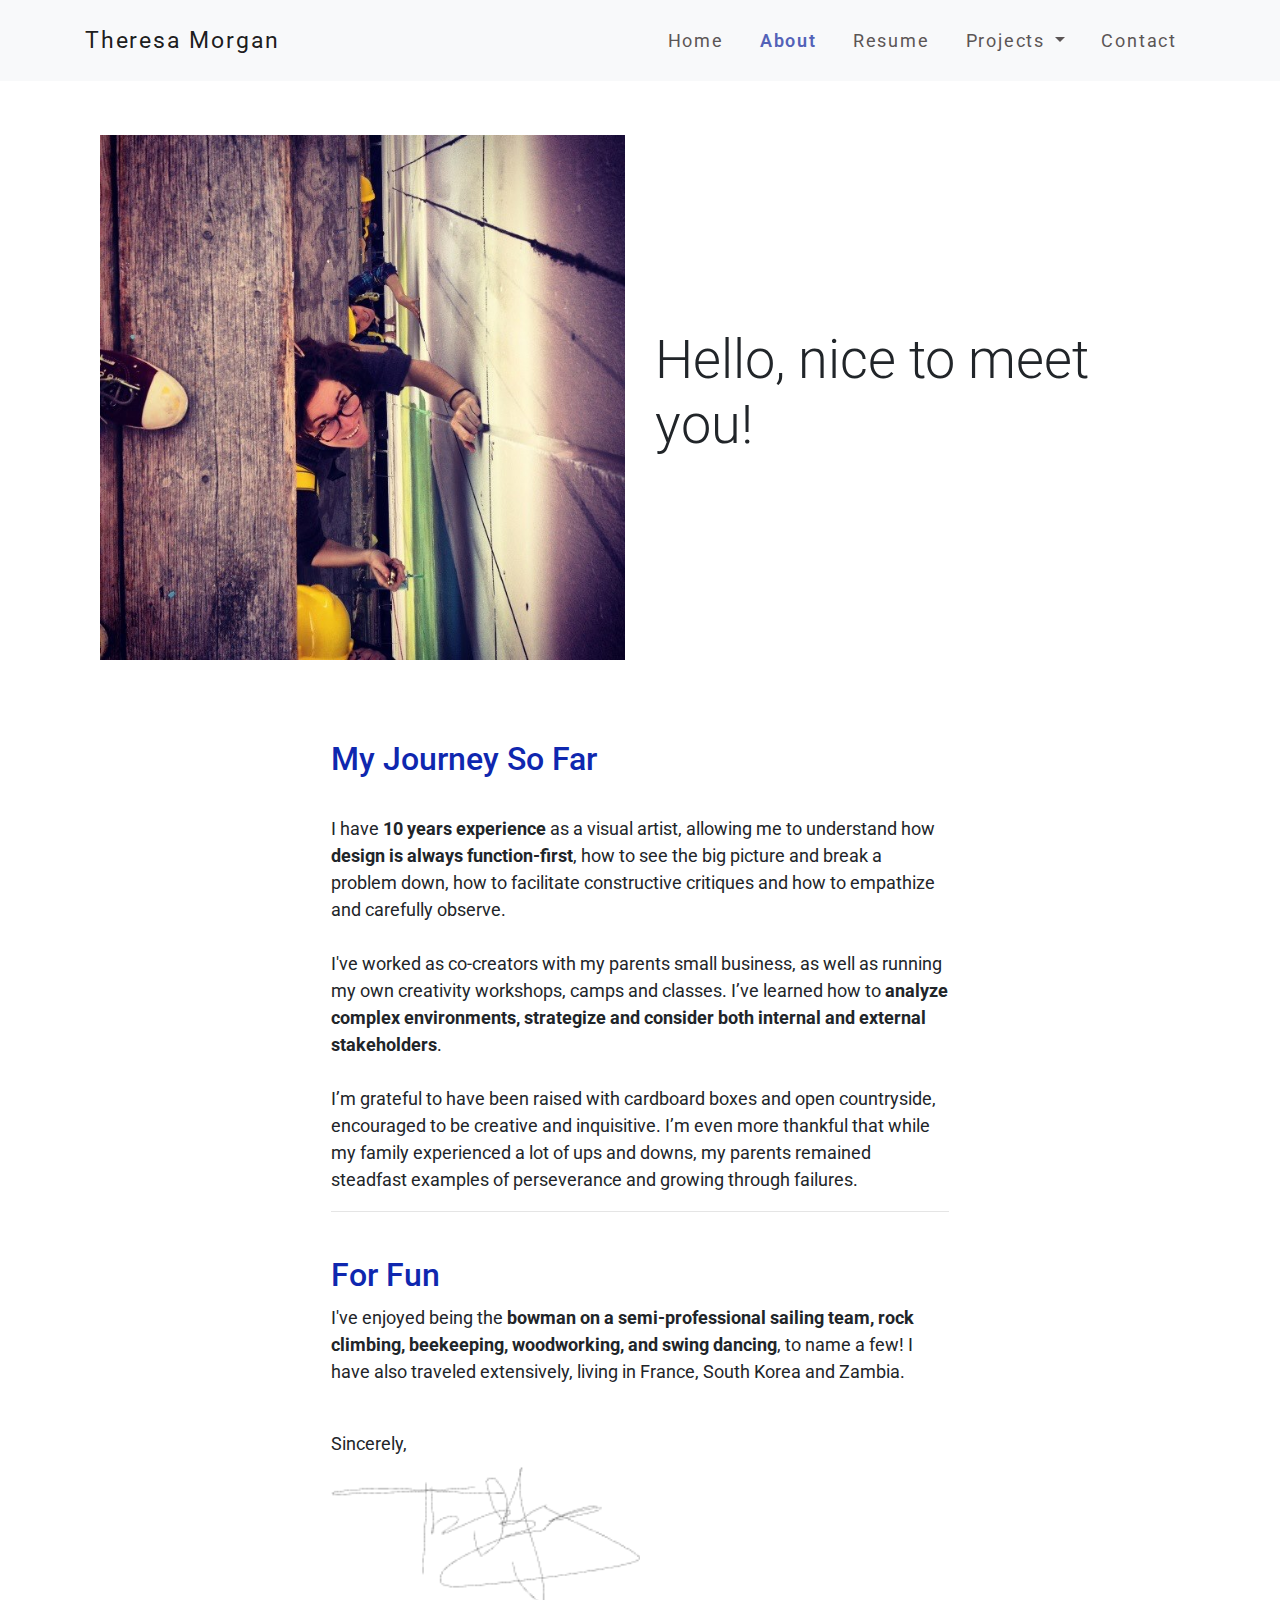
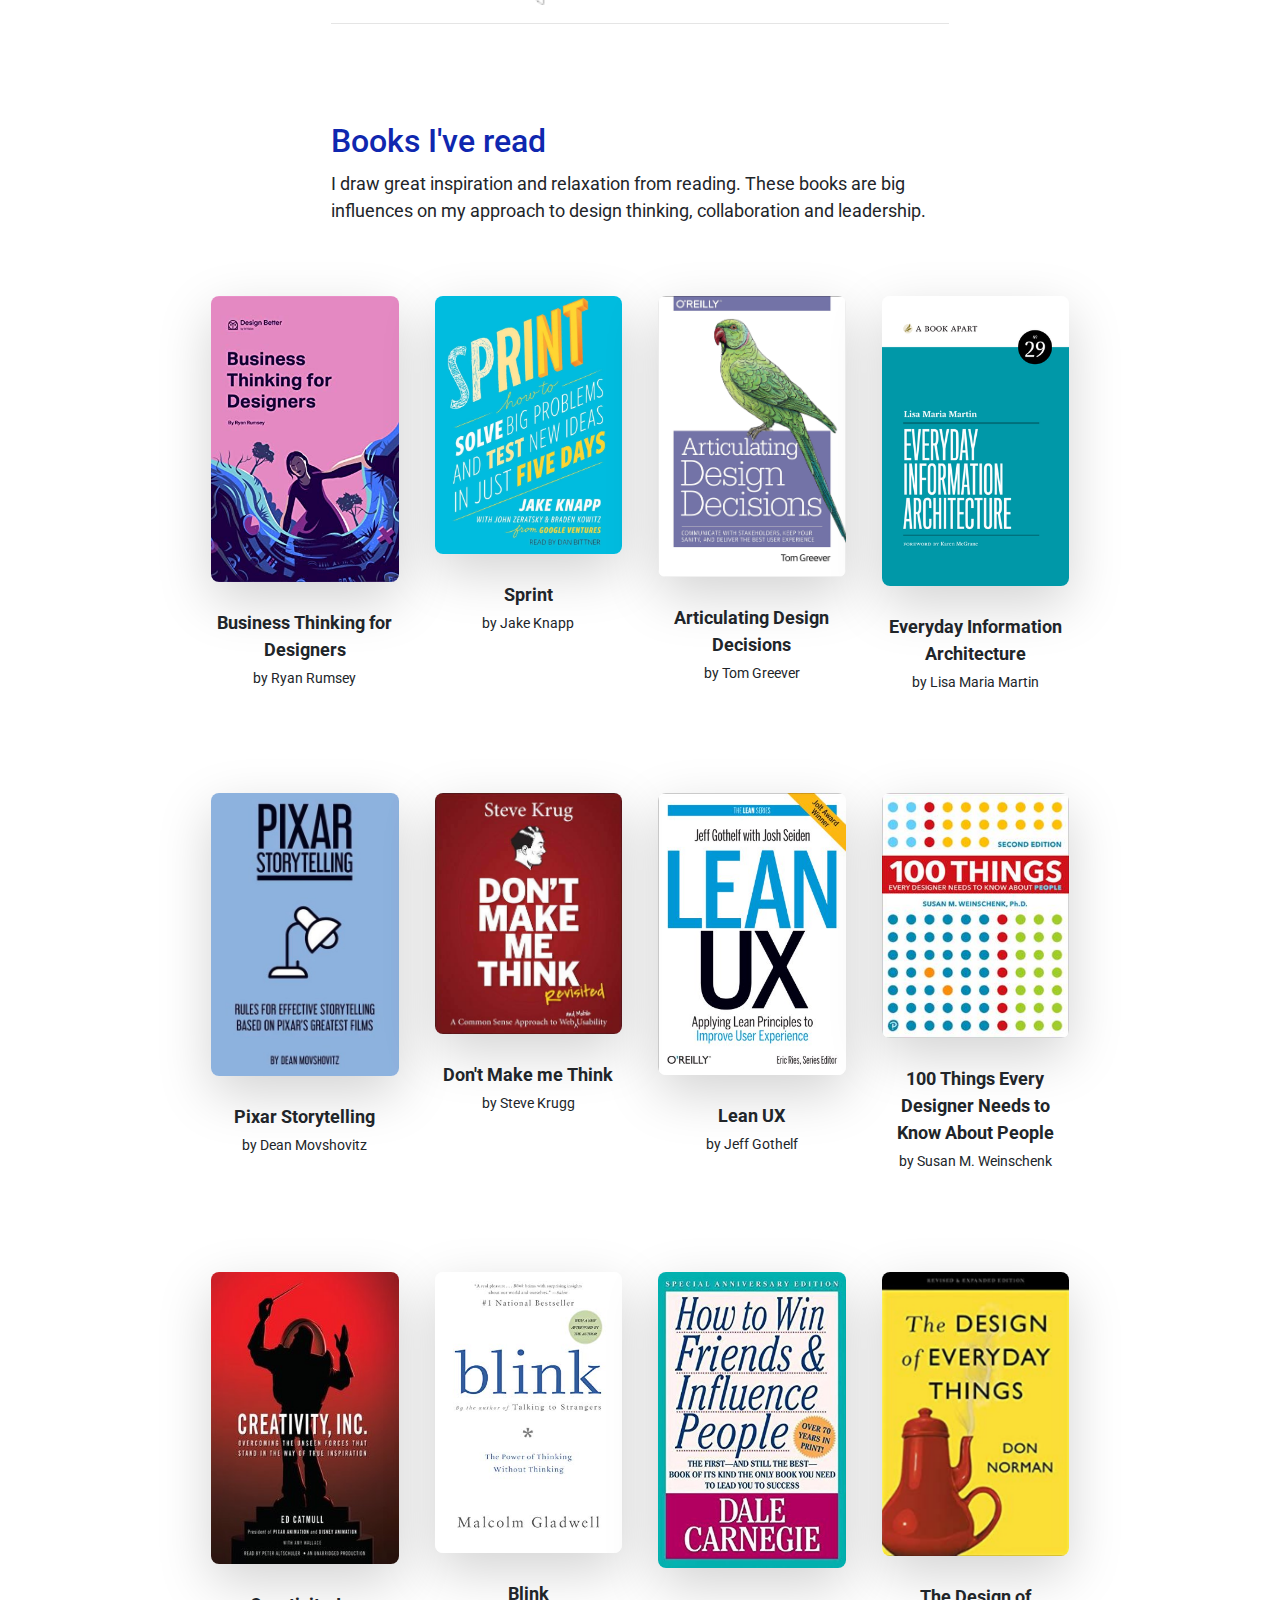
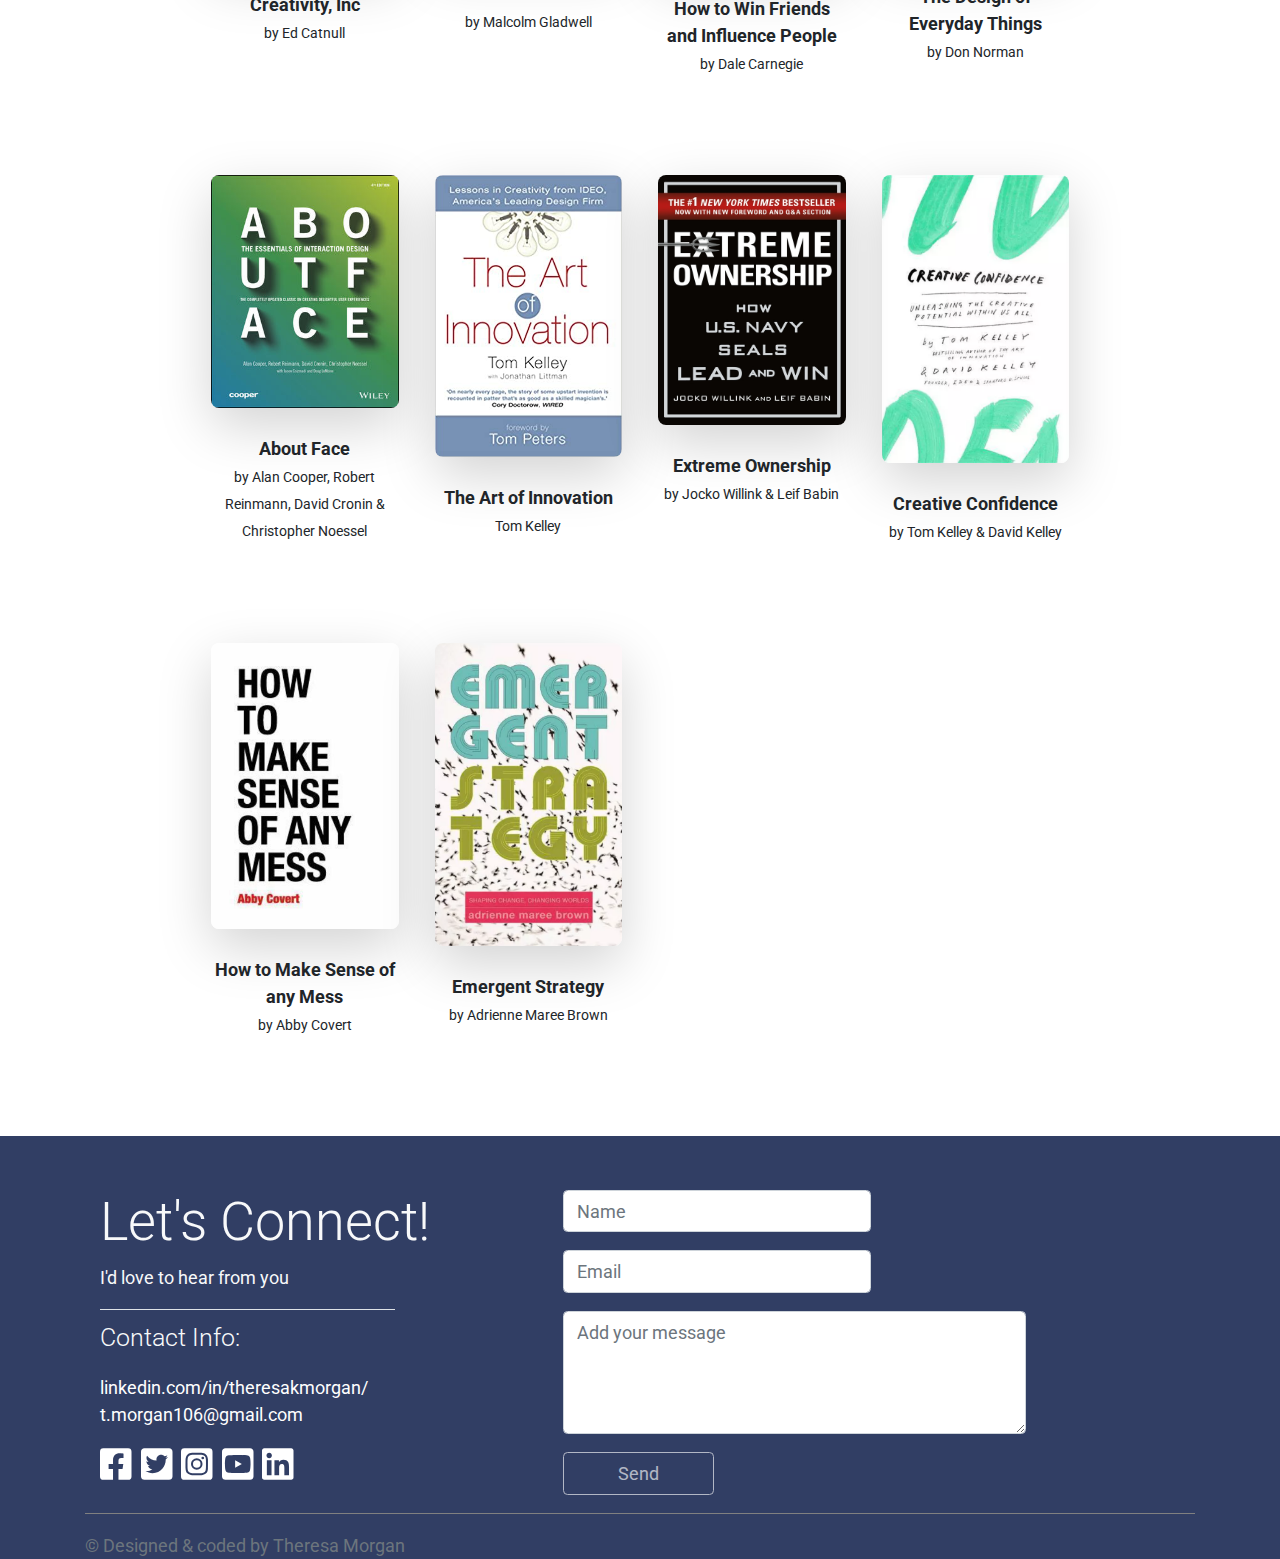
==== commit 59f60485: "hh" ====
--- a/about.html
+++ b/about.html
@@ -24,7 +24,7 @@
                 </button>
 				<div class="collapse navbar-collapse" id="navbarResponsive">
 					<ul class="navbar-nav ml-auto">
-						<li class="nav-item"><a href="index2.html" class="nav-link">Home</a></li>
+						<li class="nav-item"><a href="index.html" class="nav-link">Home</a></li>
 						<li class="nav-item"><a href="about.html" class="nav-link active">About</a></li>
 						<li class="nav-item"><a href="resume.html" class="nav-link">Resume</a></li>
                         <li class="nav-item dropdown">
@@ -47,35 +47,42 @@
     </div>
 	<div class="container">
 		<div class="row py-5">
-			<div class="col-lg-6"><img src="img/profiles/mural.jpg" alt="" class="w-100"></div>
-			<div class="col-lg-6mb-4 my-lg-auto">
-				<h1>Hello, nice to meet you!</h1>	
+			<div class="col-xs-12 col-md-6 col-lg-6"><img src="img/profiles/mural.jpg" alt="" class="w-100"></div>
+			<div class="col-xs-10 col-lg-6 mb-4 my-lg-auto">
+				<h1 class="font-weight-light">Hello, nice to meet you!</h1>	
 			</div>
 		</div> 
 	</div>
 	<div class="container">
 		<div class="row nop justify-content-center">
-		<div class="col-8 mt-4 nop">
-			<p><strong>I believe</strong> in experiential learning and have made it a point to explore a wide variety of interests, including being the bowman on a semi-professional sailing team, rock climbing, beekeeping, woodworking, and swing dancing to name a few! I have also traveled extensively, living in France, South Korea and Zambia.<br></p>
-			<p><strong>I’m grateful</strong> to have been raised with cardboard boxes and open countryside, encouraged to be creative and inquisitive. I’m even more thankful that while my family experienced a lot of ups and downs, my parents remained steadfast examples of perseverance and growing through failures. For that I owe them everything.<br></p>
-			<p><strong>As an artist</strong>, I focused on painting portraits of those close to me. With an initial major in psychology, I was naturally drawn to the experience of careful observation. The practice of painting further honed my level of empathy, and has forever deepened the way I view the world.</p>
-			<p class="lead mb-2">Sincerely,</p>
+            <div class="col-xs-12 col-sm-10 col-md-9 col-lg-7 mt-4 nop">
+            <h3 class="purple">My Journey So Far</h3>
+            <p><br>
+            I have <strong>10 years experience</strong> as a visual artist, allowing me to understand how <strong>design is always function-first</strong>, how to see the big picture and break a problem down, how to facilitate constructive critiques and how to empathize and carefully observe.<br><br>
+            I've worked as co-creators with my parents small business, as well as running my own creativity workshops, camps and classes. I’ve learned how to <strong>analyze complex environments, strategize and consider both internal and external stakeholders</strong>.<br><br>
+            I’m grateful to have been raised with cardboard boxes and open countryside, encouraged to be creative and inquisitive. I’m even more thankful that while my family experienced a lot of ups and downs, my parents remained steadfast examples of perseverance and growing through failures.</p>
+            <hr>
+            <br>
+            <h3 class="purple">For Fun</h3>
+            <p>I've enjoyed being the <strong>bowman on a semi-professional sailing team, rock climbing, beekeeping, woodworking, and swing dancing</strong>, to name a few! I have also traveled extensively, living in France, South Korea and Zambia.</p>
+            <br>
+            <p class="mb-2">Sincerely,</p>
 			<img src="img/logos/signature.png" alt="" class="w-50"><br>
-			<a href="https://w3newbie.com" class="btn btn-outline-dark btn-lg">Let's work together</a>		
 			<hr class="my-6">
 		</div>
 		</div>
 	</div>
 	<div class="container">
 		<div class="row nop justify-content-center mt-5">
-		<div class="col-8 mt-4 nop">
-			<h2>Books I've read</h2>
-			<p class="mb-3">I draw great inspiration and relaxation from reading. These books have been my dear companions this year, and are big influences on my approach to design thinking, collaboration and leadership.</p>
-		</div>
+		<div class="col-xs-12 col-sm-10 col-md-9 col-lg-7 mt-4 nop">
+			<h3 class="purple">Books I've read</h3>
+			<p class="mb-3">I draw great inspiration and relaxation from reading. These books are big influences on my approach to design thinking, collaboration and leadership.</p>
+            <br>
+        </div>
 	</div>
 	</div>
 	<section>
-        <div class="container">
+        <div class="container col-lg-9">
             <div class="row px-3 mt-4">
                 <div class="col-md-3 px-3 mb-5" data-aos="fade-up">
                     <div class="shadow-lg lift bb">
--- a/css/style.css
+++ b/css/style.css
@@ -114,7 +114,6 @@
 
 .navbar {
   font-size: 1rem;
- 
   letter-spacing: 0.1rem;
   z-index: 1;
 }
@@ -197,6 +196,12 @@
   background-color: #e9eaf0;
 }
 
+
+.iconn {
+  height: 70px;
+  width: auto;
+  color: #5362b8;
+}
 /*============= CAROUSEL =============*/
 
 .carousel-inner {
@@ -532,7 +537,7 @@
   margin: 0;
   padding: 15px;
   position: relative;
-  background-color: rgba(0,0,0,0.5);
+  background-color: rgba(0,0,0,0.7);
   width: 100%
 }
 .parallax-container .parallax-content {
@@ -764,3 +769,22 @@
 .fadeOutUp {
   animation-name: fadeOutUp;
 }
+
+#line {
+  text-align:center;  
+  display: grid;
+  grid-template-columns: 1fr auto 1fr;
+  grid-template-rows: 20px 0;
+  grid-gap: 20px;
+}
+
+#line:after,#line:before {
+  content: " ";
+  display: block;
+  border-bottom: 2px solid grey;
+}
+
+#center {
+  display: flex;
+  align-items: center;
+}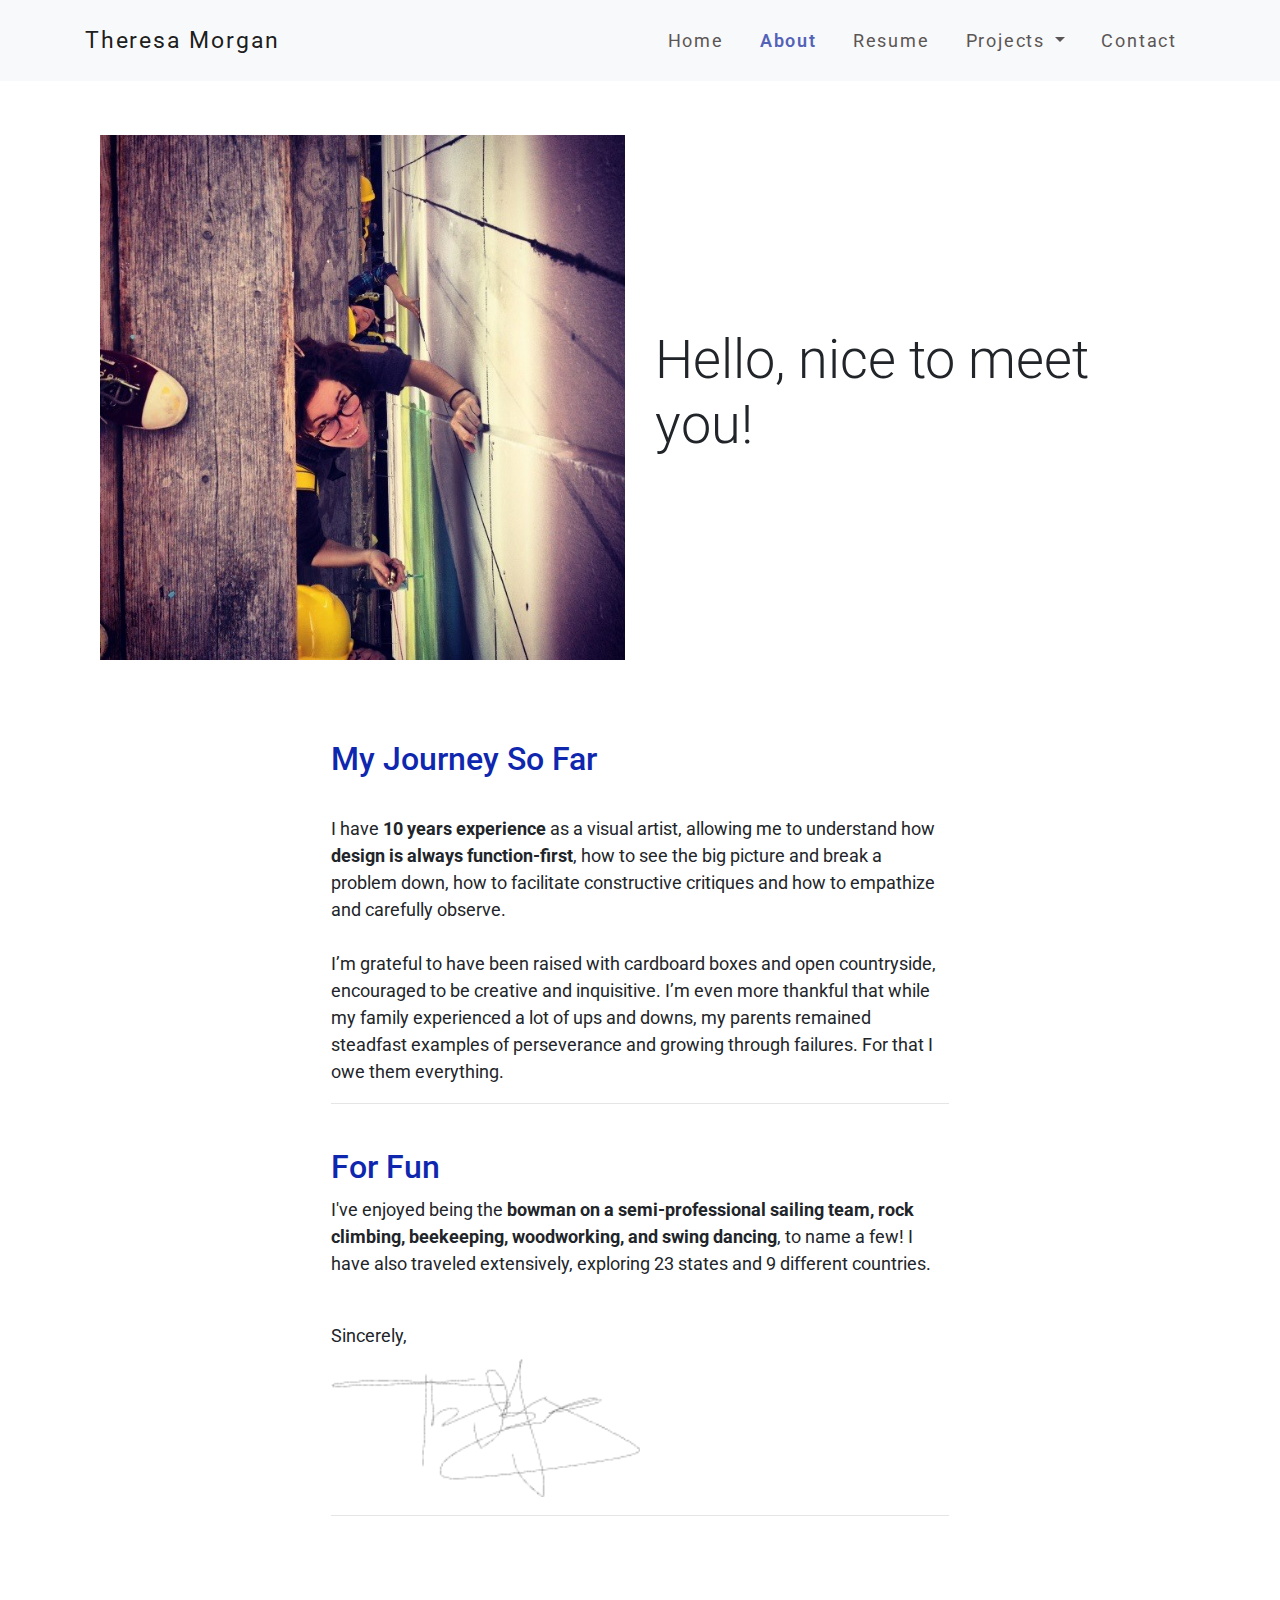
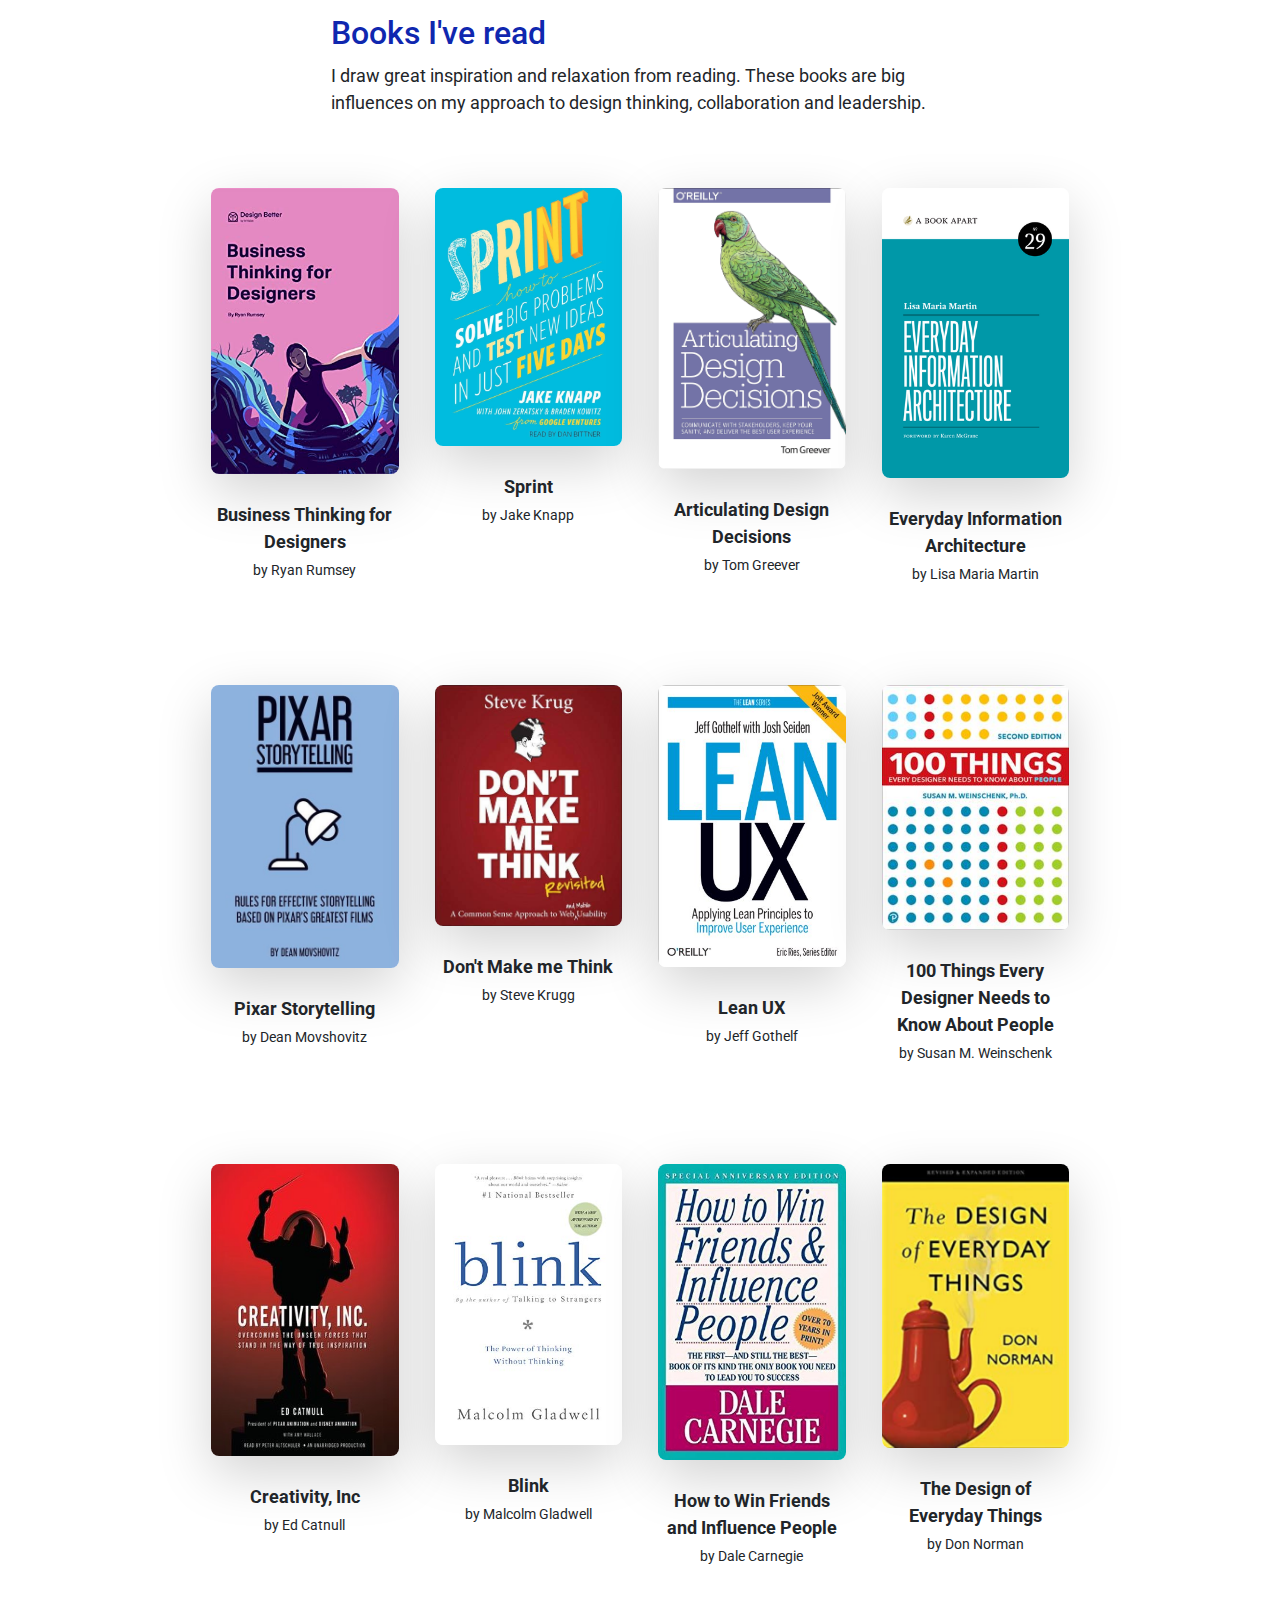
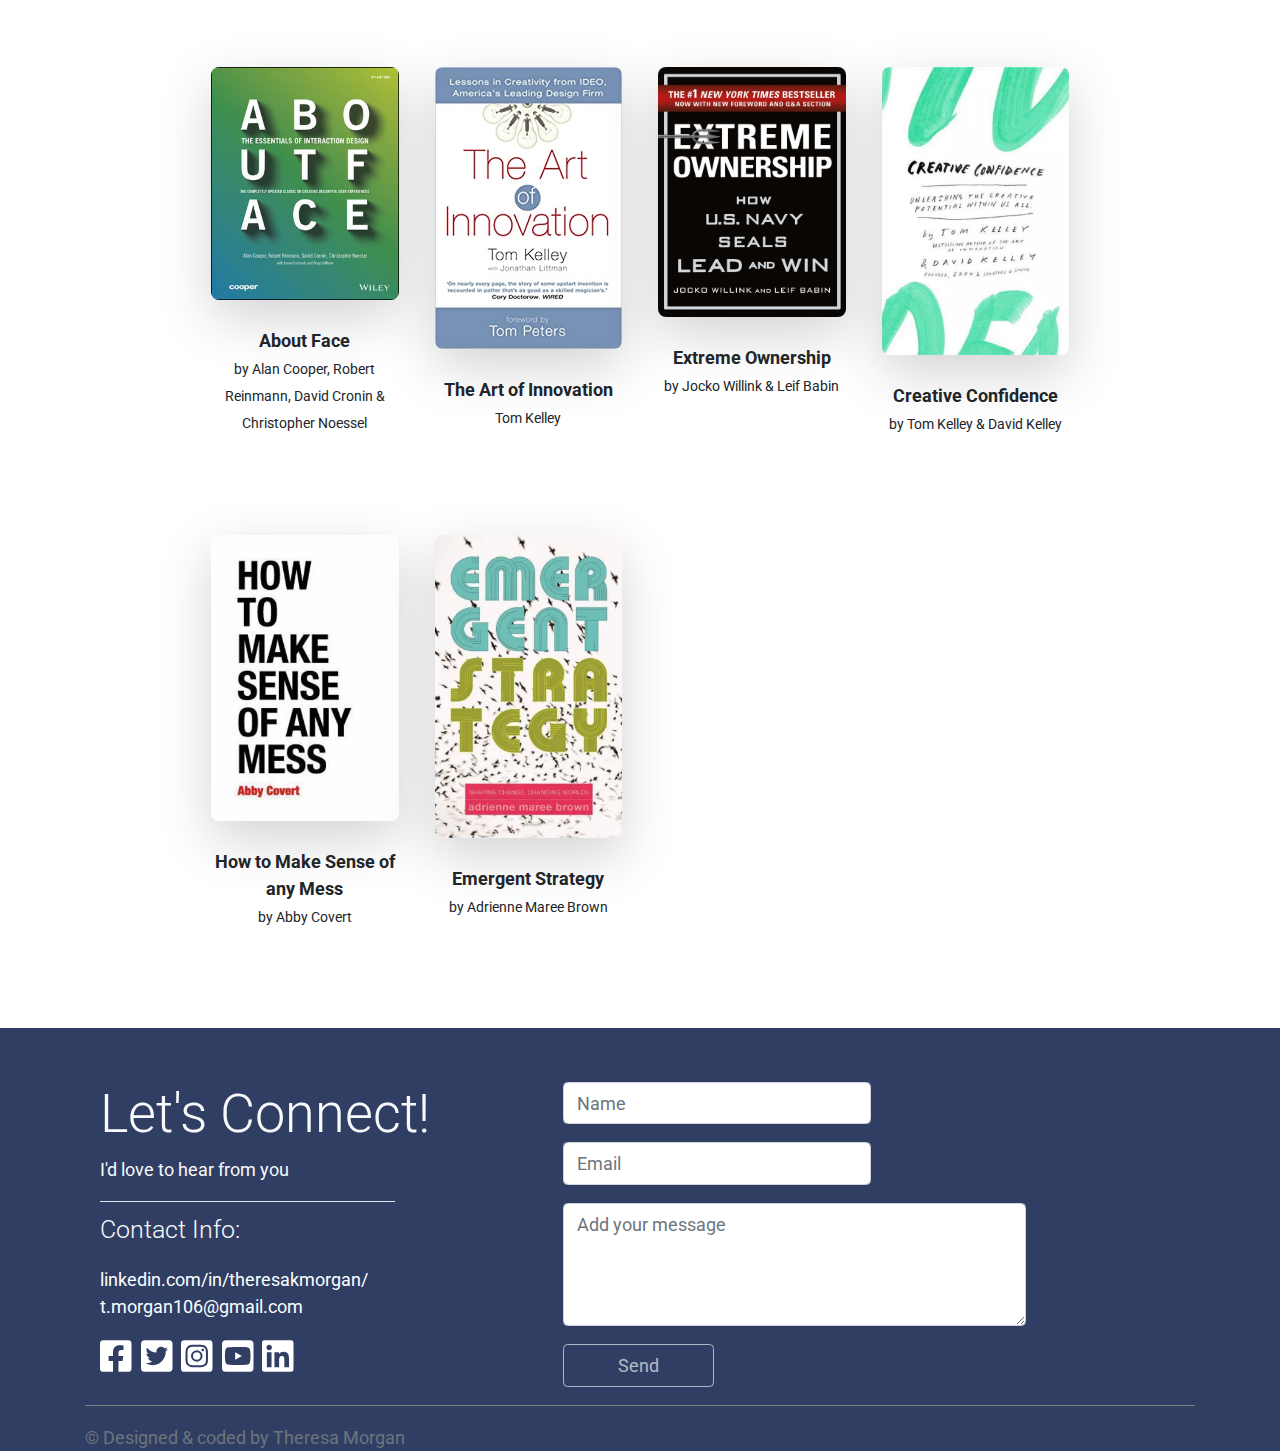
==== commit bcec1145: "boop" ====
--- a/about.html
+++ b/about.html
@@ -59,12 +59,12 @@
             <h3 class="purple">My Journey So Far</h3>
             <p><br>
             I have <strong>10 years experience</strong> as a visual artist, allowing me to understand how <strong>design is always function-first</strong>, how to see the big picture and break a problem down, how to facilitate constructive critiques and how to empathize and carefully observe.<br><br>
-            I've worked as co-creators with my parents small business, as well as running my own creativity workshops, camps and classes. I’ve learned how to <strong>analyze complex environments, strategize and consider both internal and external stakeholders</strong>.<br><br>
-            I’m grateful to have been raised with cardboard boxes and open countryside, encouraged to be creative and inquisitive. I’m even more thankful that while my family experienced a lot of ups and downs, my parents remained steadfast examples of perseverance and growing through failures.</p>
+            
+            I’m grateful to have been raised with cardboard boxes and open countryside, encouraged to be creative and inquisitive. I’m even more thankful that while my family experienced a lot of ups and downs, my parents remained steadfast examples of perseverance and growing through failures. For that I owe them everything.</p>
             <hr>
             <br>
             <h3 class="purple">For Fun</h3>
-            <p>I've enjoyed being the <strong>bowman on a semi-professional sailing team, rock climbing, beekeeping, woodworking, and swing dancing</strong>, to name a few! I have also traveled extensively, living in France, South Korea and Zambia.</p>
+            <p>I've enjoyed being the <strong>bowman on a semi-professional sailing team, rock climbing, beekeeping, woodworking, and swing dancing</strong>, to name a few! I have also traveled extensively, exploring 23 states and 9 different countries.</p>
             <br>
             <p class="mb-2">Sincerely,</p>
 			<img src="img/logos/signature.png" alt="" class="w-50"><br>
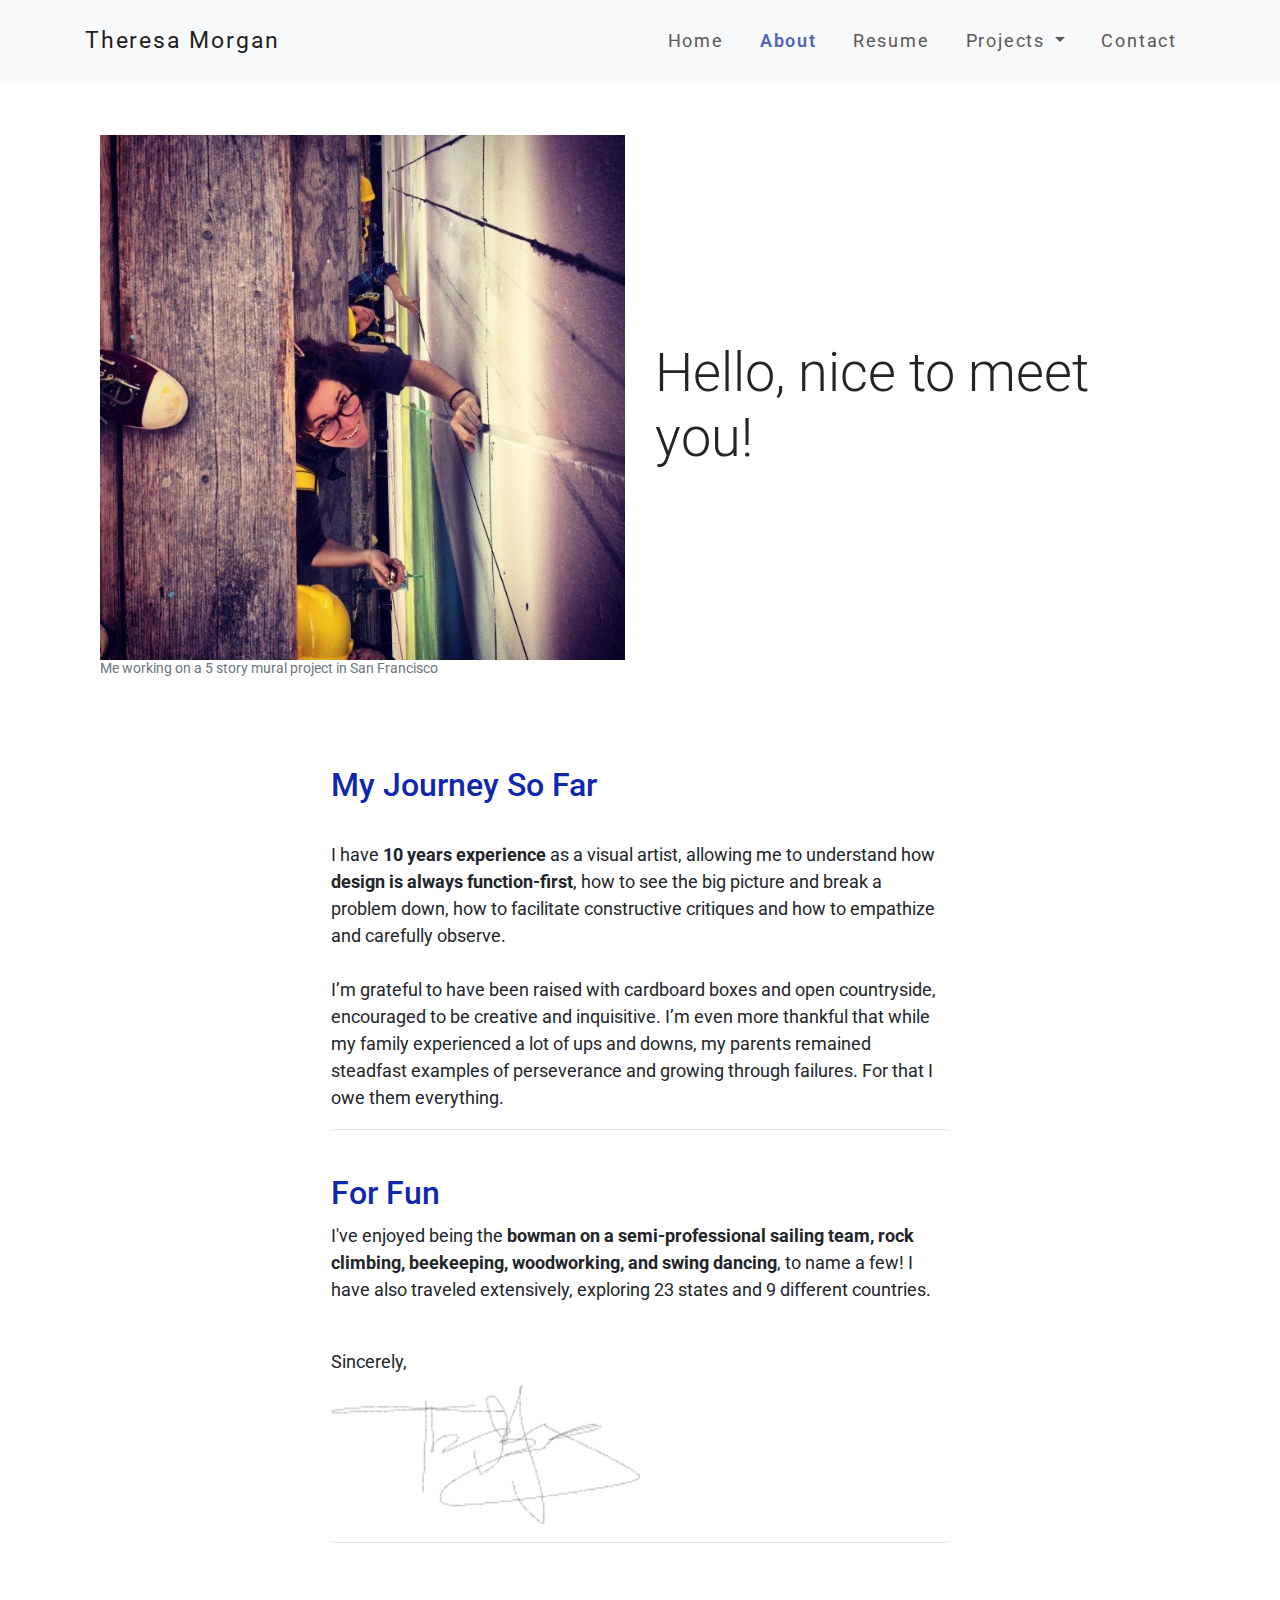
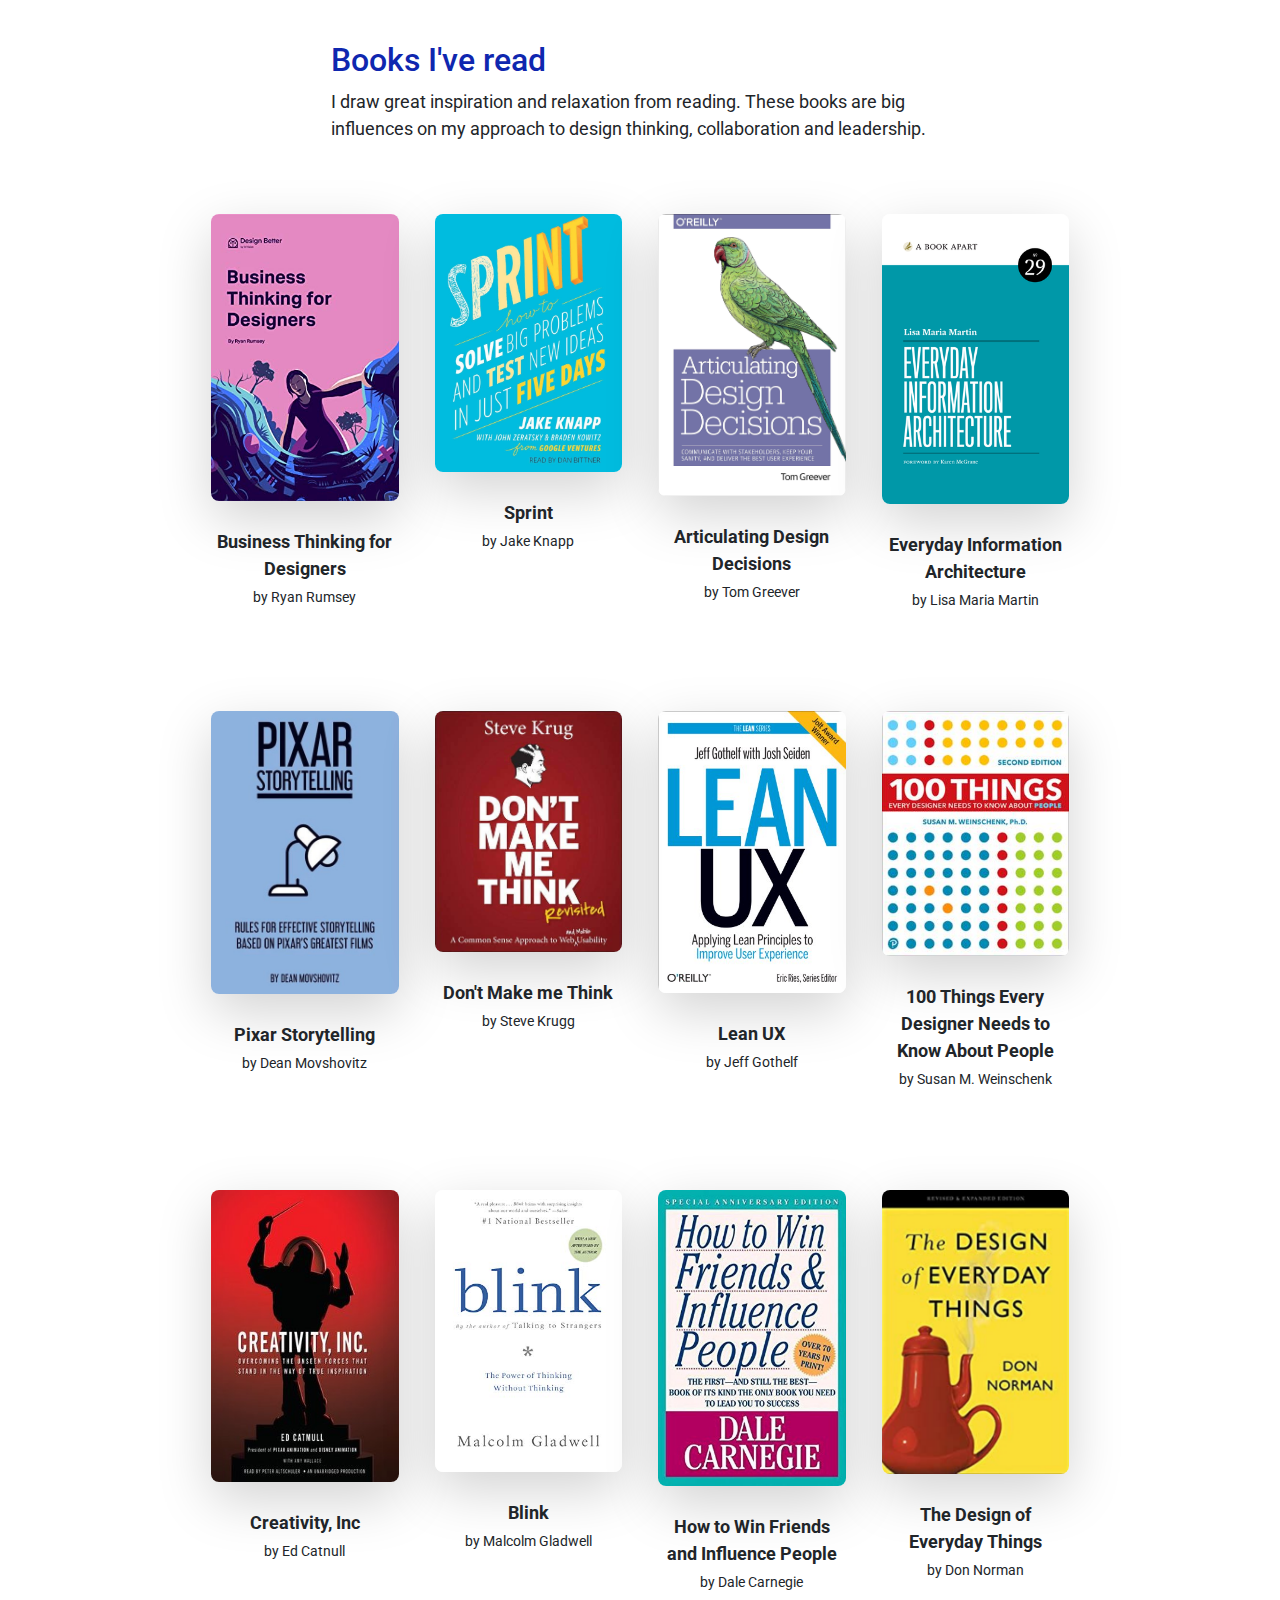
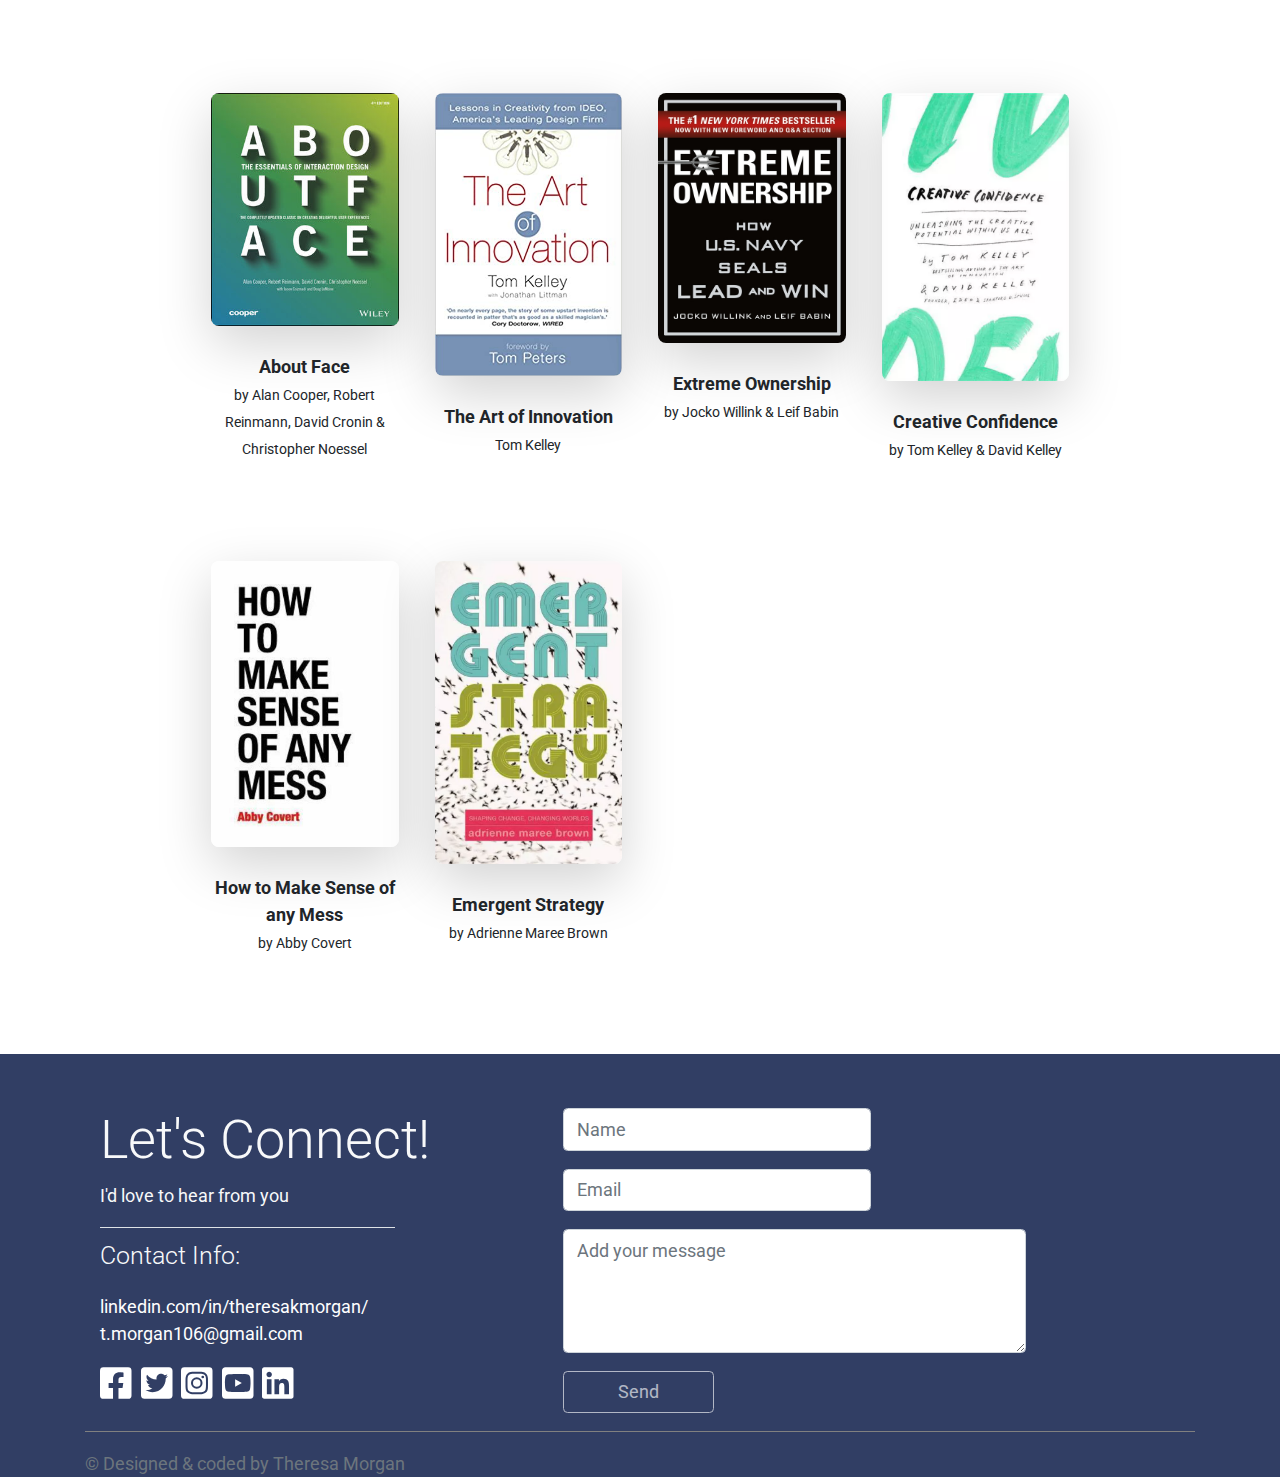
==== commit a4992d45: "ddf" ====
--- a/about.html
+++ b/about.html
@@ -5,12 +5,9 @@
 	<meta name="viewport" content="width=device-width, initial-scale=1.0, viewport-fit=cover">
    <meta http-equiv="X-UA-Compatible" content="ie=edge">
 	<title>Theresa Morgan | Resume</title>
-	<link rel="shortcut icon" href="img/favicon.ico">
-	<!-- Bootstrap CSS -->
+	<link rel="shortcut icon" href="img/icons/favicon.png">
 	<link rel="stylesheet" href="css/bootstrap.min.css">
-	<!-- Style CSS -->
 	<link rel="stylesheet" href="css/style.css">
-	<!-- Google Fonts -->
 	<link href="https://fonts.googleapis.com/css?family=Roboto:300,400,500,700&display=swap" rel="stylesheet">
 </head>
 
@@ -47,7 +44,7 @@
     </div>
 	<div class="container">
 		<div class="row py-5">
-			<div class="col-xs-12 col-md-6 col-lg-6"><img src="img/profiles/mural.jpg" alt="" class="w-100"></div>
+			<div class="col-xs-12 col-md-6 col-lg-6"><img src="img/profiles/mural.jpg" alt="" class="w-100"><h6 class="text-muted small">Me working on a 5 story mural project in San Francisco</h6></div>
 			<div class="col-xs-10 col-lg-6 mb-4 my-lg-auto">
 				<h1 class="font-weight-light">Hello, nice to meet you!</h1>	
 			</div>
